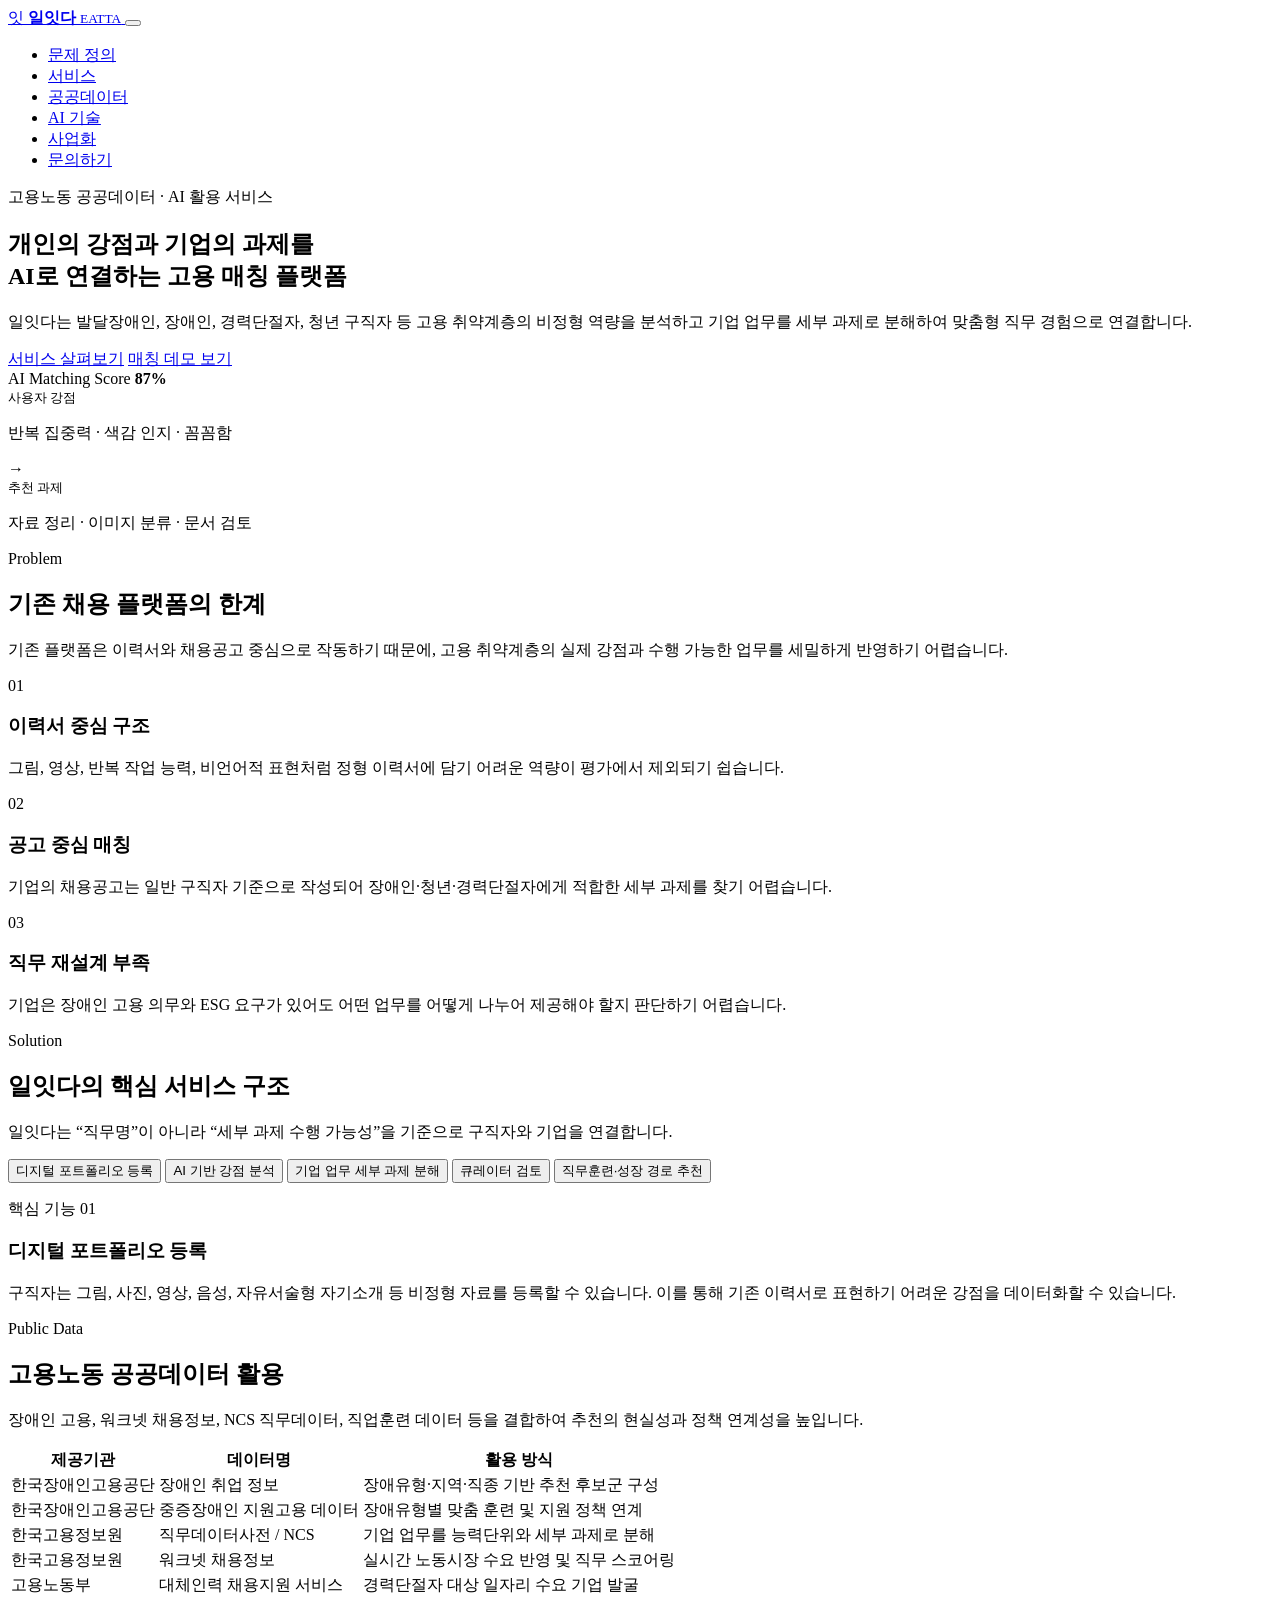
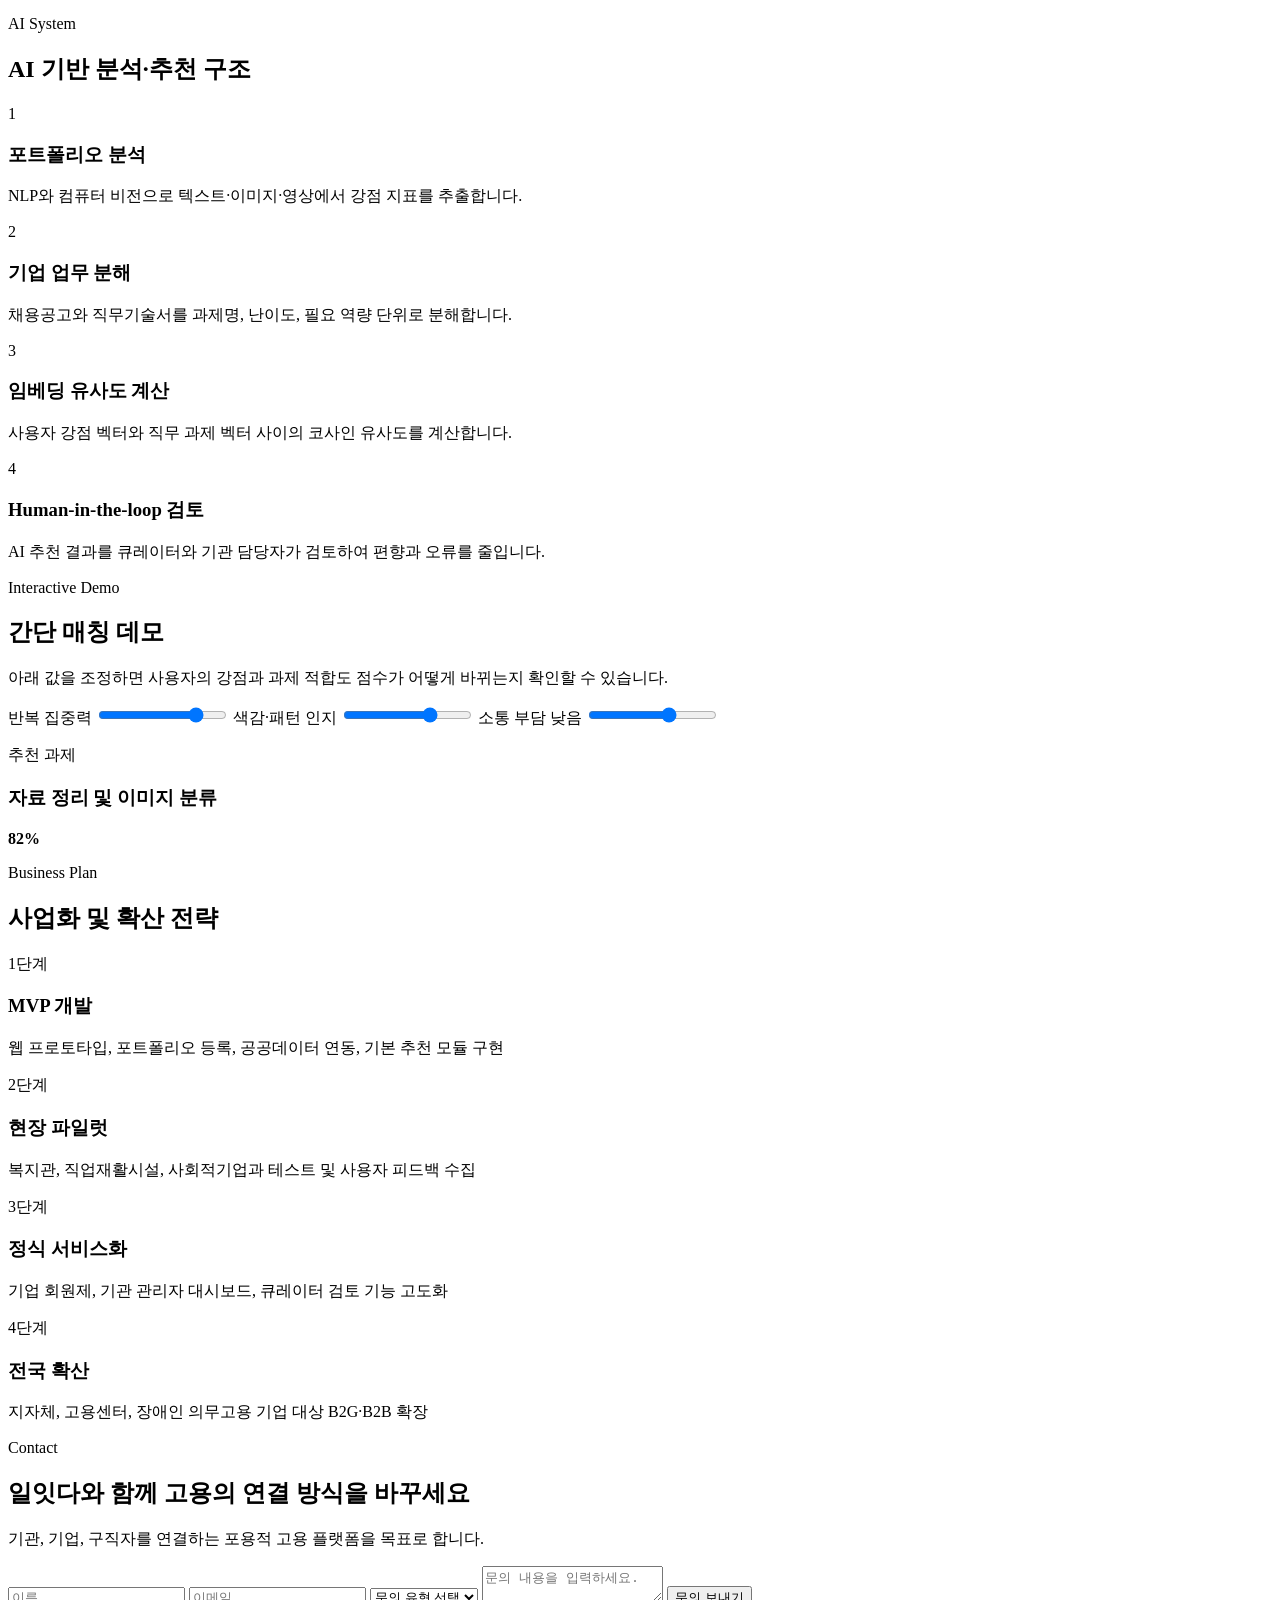
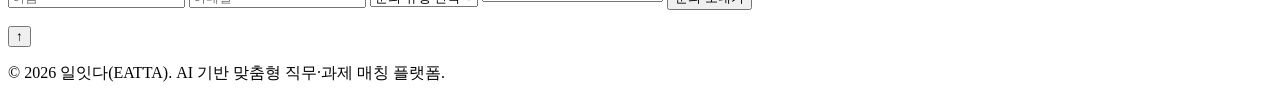
==== index.html @ 2aa7e268 "Setting" ====
<!DOCTYPE html>
<html lang="ko">
<head>
  <meta charset="UTF-8" />
  <meta name="viewport" content="width=device-width, initial-scale=1.0" />
  <title>일잇다(EATTA) | AI 기반 맞춤형 직무·과제 매칭 플랫폼</title>
  <link rel="stylesheet" href="styles.css" />
</head>
<body>
  <div class="progress-bar" id="progressBar"></div>

  <header class="site-header" id="top">
    <nav class="navbar">
      <a href="#top" class="logo">
        <span class="logo-mark">잇</span>
        <span>
          <strong>일잇다</strong>
          <small>EATTA</small>
        </span>
      </a>

      <button class="menu-toggle" id="menuToggle" aria-label="메뉴 열기">
        <span></span>
        <span></span>
        <span></span>
      </button>

      <ul class="nav-links" id="navLinks">
        <li><a href="#problem">문제 정의</a></li>
        <li><a href="#solution">서비스</a></li>
        <li><a href="#data">공공데이터</a></li>
        <li><a href="#ai">AI 기술</a></li>
        <li><a href="#business">사업화</a></li>
        <li><a href="#contact" class="nav-cta">문의하기</a></li>
      </ul>
    </nav>

    <section class="hero">
      <div class="hero-content">
        <p class="eyebrow">고용노동 공공데이터 · AI 활용 서비스</p>
        <h1>
          개인의 강점과 기업의 과제를<br />
          AI로 연결하는 고용 매칭 플랫폼
        </h1>
        <p class="hero-desc">
          일잇다는 발달장애인, 장애인, 경력단절자, 청년 구직자 등
          고용 취약계층의 비정형 역량을 분석하고 기업 업무를 세부 과제로
          분해하여 맞춤형 직무 경험으로 연결합니다.
        </p>

        <div class="hero-buttons">
          <a href="#solution" class="btn primary">서비스 살펴보기</a>
          <a href="#demo" class="btn secondary">매칭 데모 보기</a>
        </div>
      </div>

      <div class="hero-card">
        <div class="card-top">
          <span>AI Matching Score</span>
          <strong id="heroScore">87%</strong>
        </div>

        <div class="match-box">
          <div>
            <small>사용자 강점</small>
            <p>반복 집중력 · 색감 인지 · 꼼꼼함</p>
          </div>
          <div class="arrow">→</div>
          <div>
            <small>추천 과제</small>
            <p>자료 정리 · 이미지 분류 · 문서 검토</p>
          </div>
        </div>

        <div class="mini-chart">
          <span style="height: 52%"></span>
          <span style="height: 74%"></span>
          <span style="height: 88%"></span>
          <span style="height: 63%"></span>
          <span style="height: 91%"></span>
        </div>
      </div>
    </section>
  </header>

  <main>
    <section class="section" id="problem">
      <div class="section-title">
        <p class="eyebrow">Problem</p>
        <h2>기존 채용 플랫폼의 한계</h2>
        <p>
          기존 플랫폼은 이력서와 채용공고 중심으로 작동하기 때문에,
          고용 취약계층의 실제 강점과 수행 가능한 업무를 세밀하게 반영하기 어렵습니다.
        </p>
      </div>

      <div class="grid-3">
        <article class="info-card">
          <span class="number">01</span>
          <h3>이력서 중심 구조</h3>
          <p>
            그림, 영상, 반복 작업 능력, 비언어적 표현처럼 정형 이력서에 담기 어려운
            역량이 평가에서 제외되기 쉽습니다.
          </p>
        </article>

        <article class="info-card">
          <span class="number">02</span>
          <h3>공고 중심 매칭</h3>
          <p>
            기업의 채용공고는 일반 구직자 기준으로 작성되어 장애인·청년·경력단절자에게
            적합한 세부 과제를 찾기 어렵습니다.
          </p>
        </article>

        <article class="info-card">
          <span class="number">03</span>
          <h3>직무 재설계 부족</h3>
          <p>
            기업은 장애인 고용 의무와 ESG 요구가 있어도 어떤 업무를 어떻게 나누어
            제공해야 할지 판단하기 어렵습니다.
          </p>
        </article>
      </div>
    </section>

    <section class="section dark-section" id="solution">
      <div class="section-title light">
        <p class="eyebrow">Solution</p>
        <h2>일잇다의 핵심 서비스 구조</h2>
        <p>
          일잇다는 “직무명”이 아니라 “세부 과제 수행 가능성”을 기준으로
          구직자와 기업을 연결합니다.
        </p>
      </div>

      <div class="feature-layout">
        <div class="feature-list">
          <button class="feature-item active" data-feature="portfolio">
            디지털 포트폴리오 등록
          </button>
          <button class="feature-item" data-feature="analysis">
            AI 기반 강점 분석
          </button>
          <button class="feature-item" data-feature="task">
            기업 업무 세부 과제 분해
          </button>
          <button class="feature-item" data-feature="curator">
            큐레이터 검토
          </button>
          <button class="feature-item" data-feature="growth">
            직무훈련·성장 경로 추천
          </button>
        </div>

        <article class="feature-panel" id="featurePanel">
          <p class="panel-label">핵심 기능 01</p>
          <h3>디지털 포트폴리오 등록</h3>
          <p>
            구직자는 그림, 사진, 영상, 음성, 자유서술형 자기소개 등 비정형 자료를
            등록할 수 있습니다. 이를 통해 기존 이력서로 표현하기 어려운 강점을
            데이터화할 수 있습니다.
          </p>
        </article>
      </div>
    </section>

    <section class="section" id="data">
      <div class="section-title">
        <p class="eyebrow">Public Data</p>
        <h2>고용노동 공공데이터 활용</h2>
        <p>
          장애인 고용, 워크넷 채용정보, NCS 직무데이터, 직업훈련 데이터 등을 결합하여
          추천의 현실성과 정책 연계성을 높입니다.
        </p>
      </div>

      <div class="table-wrap">
        <table>
          <thead>
            <tr>
              <th>제공기관</th>
              <th>데이터명</th>
              <th>활용 방식</th>
            </tr>
          </thead>
          <tbody>
            <tr>
              <td>한국장애인고용공단</td>
              <td>장애인 취업 정보</td>
              <td>장애유형·지역·직종 기반 추천 후보군 구성</td>
            </tr>
            <tr>
              <td>한국장애인고용공단</td>
              <td>중증장애인 지원고용 데이터</td>
              <td>장애유형별 맞춤 훈련 및 지원 정책 연계</td>
            </tr>
            <tr>
              <td>한국고용정보원</td>
              <td>직무데이터사전 / NCS</td>
              <td>기업 업무를 능력단위와 세부 과제로 분해</td>
            </tr>
            <tr>
              <td>한국고용정보원</td>
              <td>워크넷 채용정보</td>
              <td>실시간 노동시장 수요 반영 및 직무 스코어링</td>
            </tr>
            <tr>
              <td>고용노동부</td>
              <td>대체인력 채용지원 서비스</td>
              <td>경력단절자 대상 일자리 수요 기업 발굴</td>
            </tr>
          </tbody>
        </table>
      </div>
    </section>

    <section class="section" id="ai">
      <div class="section-title">
        <p class="eyebrow">AI System</p>
        <h2>AI 기반 분석·추천 구조</h2>
      </div>

      <div class="timeline">
        <div class="timeline-item">
          <span>1</span>
          <div>
            <h3>포트폴리오 분석</h3>
            <p>NLP와 컴퓨터 비전으로 텍스트·이미지·영상에서 강점 지표를 추출합니다.</p>
          </div>
        </div>

        <div class="timeline-item">
          <span>2</span>
          <div>
            <h3>기업 업무 분해</h3>
            <p>채용공고와 직무기술서를 과제명, 난이도, 필요 역량 단위로 분해합니다.</p>
          </div>
        </div>

        <div class="timeline-item">
          <span>3</span>
          <div>
            <h3>임베딩 유사도 계산</h3>
            <p>사용자 강점 벡터와 직무 과제 벡터 사이의 코사인 유사도를 계산합니다.</p>
          </div>
        </div>

        <div class="timeline-item">
          <span>4</span>
          <div>
            <h3>Human-in-the-loop 검토</h3>
            <p>AI 추천 결과를 큐레이터와 기관 담당자가 검토하여 편향과 오류를 줄입니다.</p>
          </div>
        </div>
      </div>
    </section>

    <section class="section demo-section" id="demo">
      <div class="section-title">
        <p class="eyebrow">Interactive Demo</p>
        <h2>간단 매칭 데모</h2>
        <p>
          아래 값을 조정하면 사용자의 강점과 과제 적합도 점수가 어떻게 바뀌는지 확인할 수 있습니다.
        </p>
      </div>

      <div class="demo-card">
        <label>
          반복 집중력
          <input type="range" min="0" max="100" value="80" id="focusRange" />
        </label>

        <label>
          색감·패턴 인지
          <input type="range" min="0" max="100" value="70" id="visualRange" />
        </label>

        <label>
          소통 부담 낮음
          <input type="range" min="0" max="100" value="65" id="communicationRange" />
        </label>

        <div class="score-result">
          <p>추천 과제</p>
          <h3 id="recommendedTask">자료 정리 및 이미지 분류</h3>
          <strong id="matchScore">82%</strong>
        </div>
      </div>
    </section>

    <section class="section" id="business">
      <div class="section-title">
        <p class="eyebrow">Business Plan</p>
        <h2>사업화 및 확산 전략</h2>
      </div>

      <div class="grid-4">
        <article class="step-card">
          <span>1단계</span>
          <h3>MVP 개발</h3>
          <p>웹 프로토타입, 포트폴리오 등록, 공공데이터 연동, 기본 추천 모듈 구현</p>
        </article>

        <article class="step-card">
          <span>2단계</span>
          <h3>현장 파일럿</h3>
          <p>복지관, 직업재활시설, 사회적기업과 테스트 및 사용자 피드백 수집</p>
        </article>

        <article class="step-card">
          <span>3단계</span>
          <h3>정식 서비스화</h3>
          <p>기업 회원제, 기관 관리자 대시보드, 큐레이터 검토 기능 고도화</p>
        </article>

        <article class="step-card">
          <span>4단계</span>
          <h3>전국 확산</h3>
          <p>지자체, 고용센터, 장애인 의무고용 기업 대상 B2G·B2B 확장</p>
        </article>
      </div>
    </section>

    <section class="section contact-section" id="contact">
      <div class="contact-card">
        <div>
          <p class="eyebrow">Contact</p>
          <h2>일잇다와 함께 고용의 연결 방식을 바꾸세요</h2>
          <p>
            기관, 기업, 구직자를 연결하는 포용적 고용 플랫폼을 목표로 합니다.
          </p>
        </div>

        <form class="contact-form" id="contactForm">
          <input type="text" id="name" placeholder="이름" required />
          <input type="email" id="email" placeholder="이메일" required />
          <select id="type" required>
            <option value="">문의 유형 선택</option>
            <option>기관 협력</option>
            <option>기업 제휴</option>
            <option>서비스 이용</option>
            <option>기타 문의</option>
          </select>
          <textarea id="message" placeholder="문의 내용을 입력하세요." required></textarea>
          <button type="submit" class="btn primary">문의 보내기</button>
          <p class="form-message" id="formMessage"></p>
        </form>
      </div>
    </section>
  </main>

  <button class="top-button" id="topButton" aria-label="맨 위로 이동">↑</button>

  <footer class="footer">
    <p>© 2026 일잇다(EATTA). AI 기반 맞춤형 직무·과제 매칭 플랫폼.</p>
  </footer>

  <script src="scripts.js"></script>
</body>
</html>
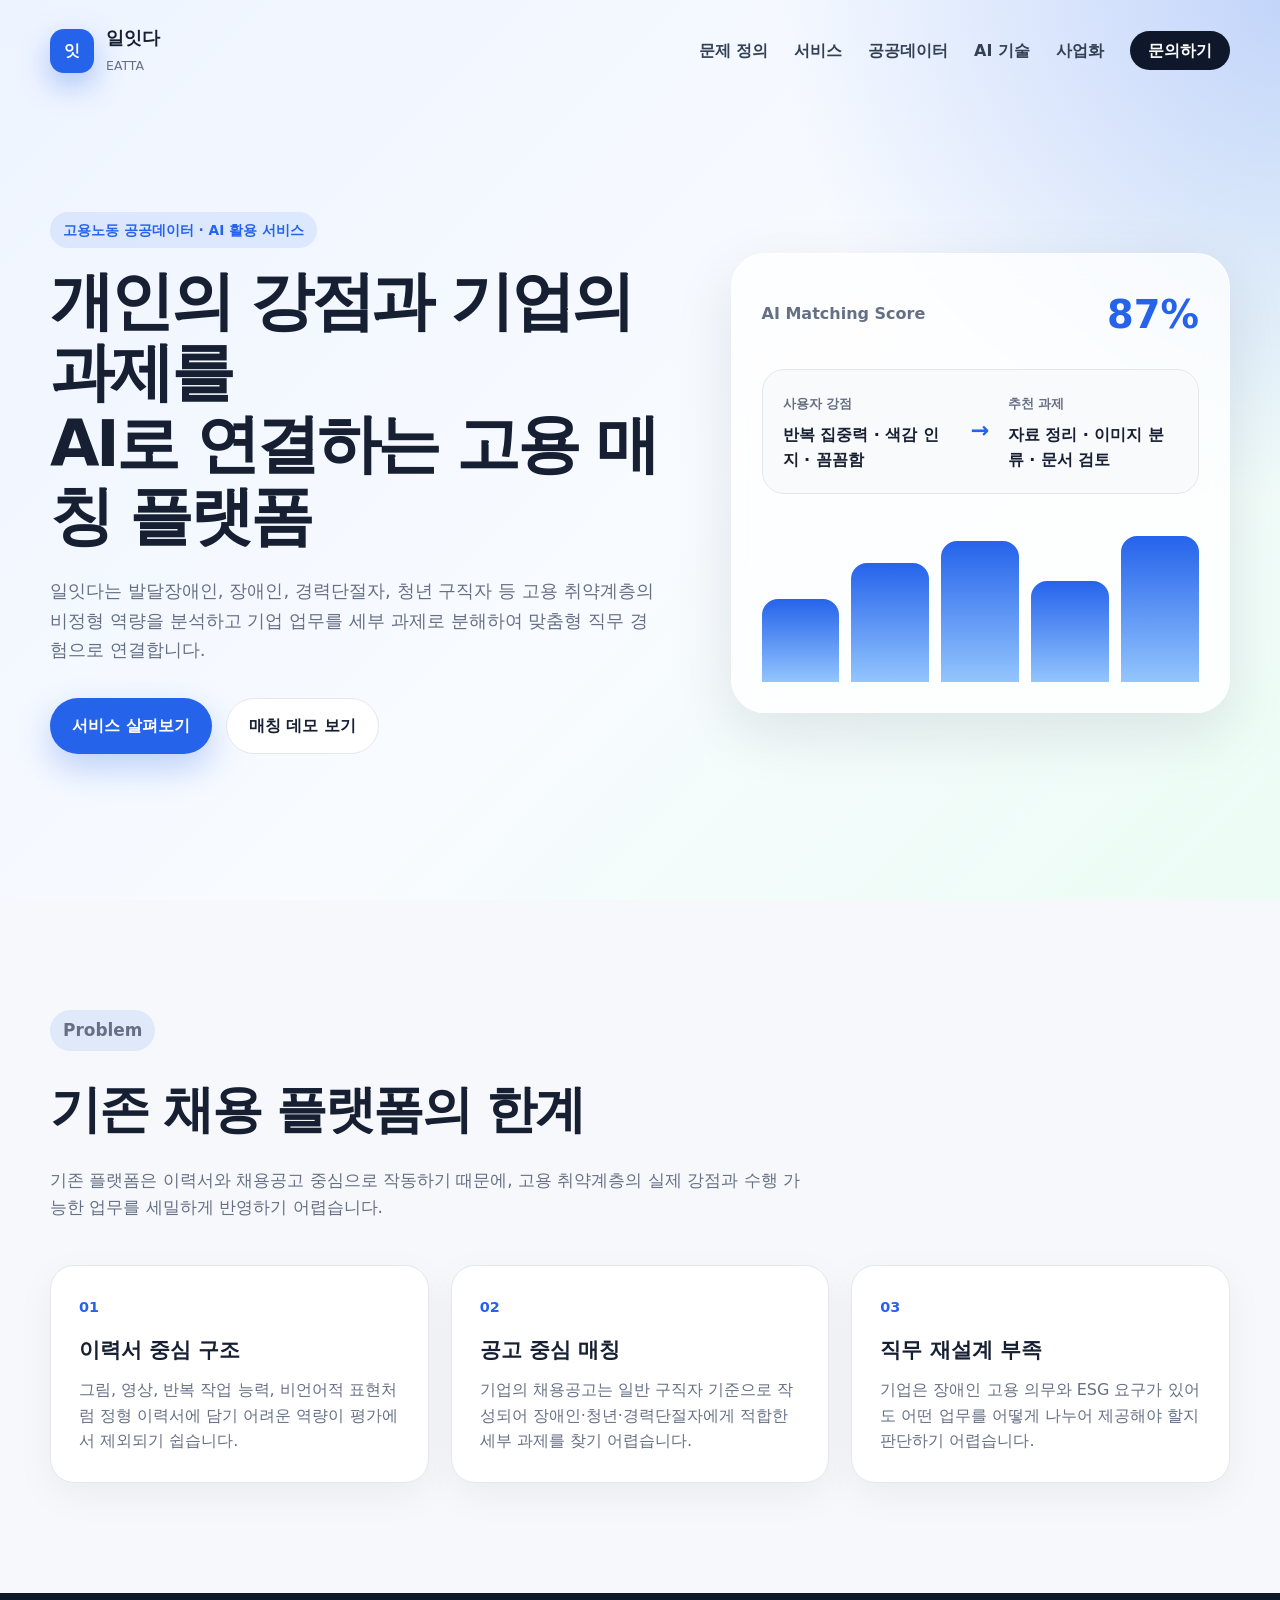
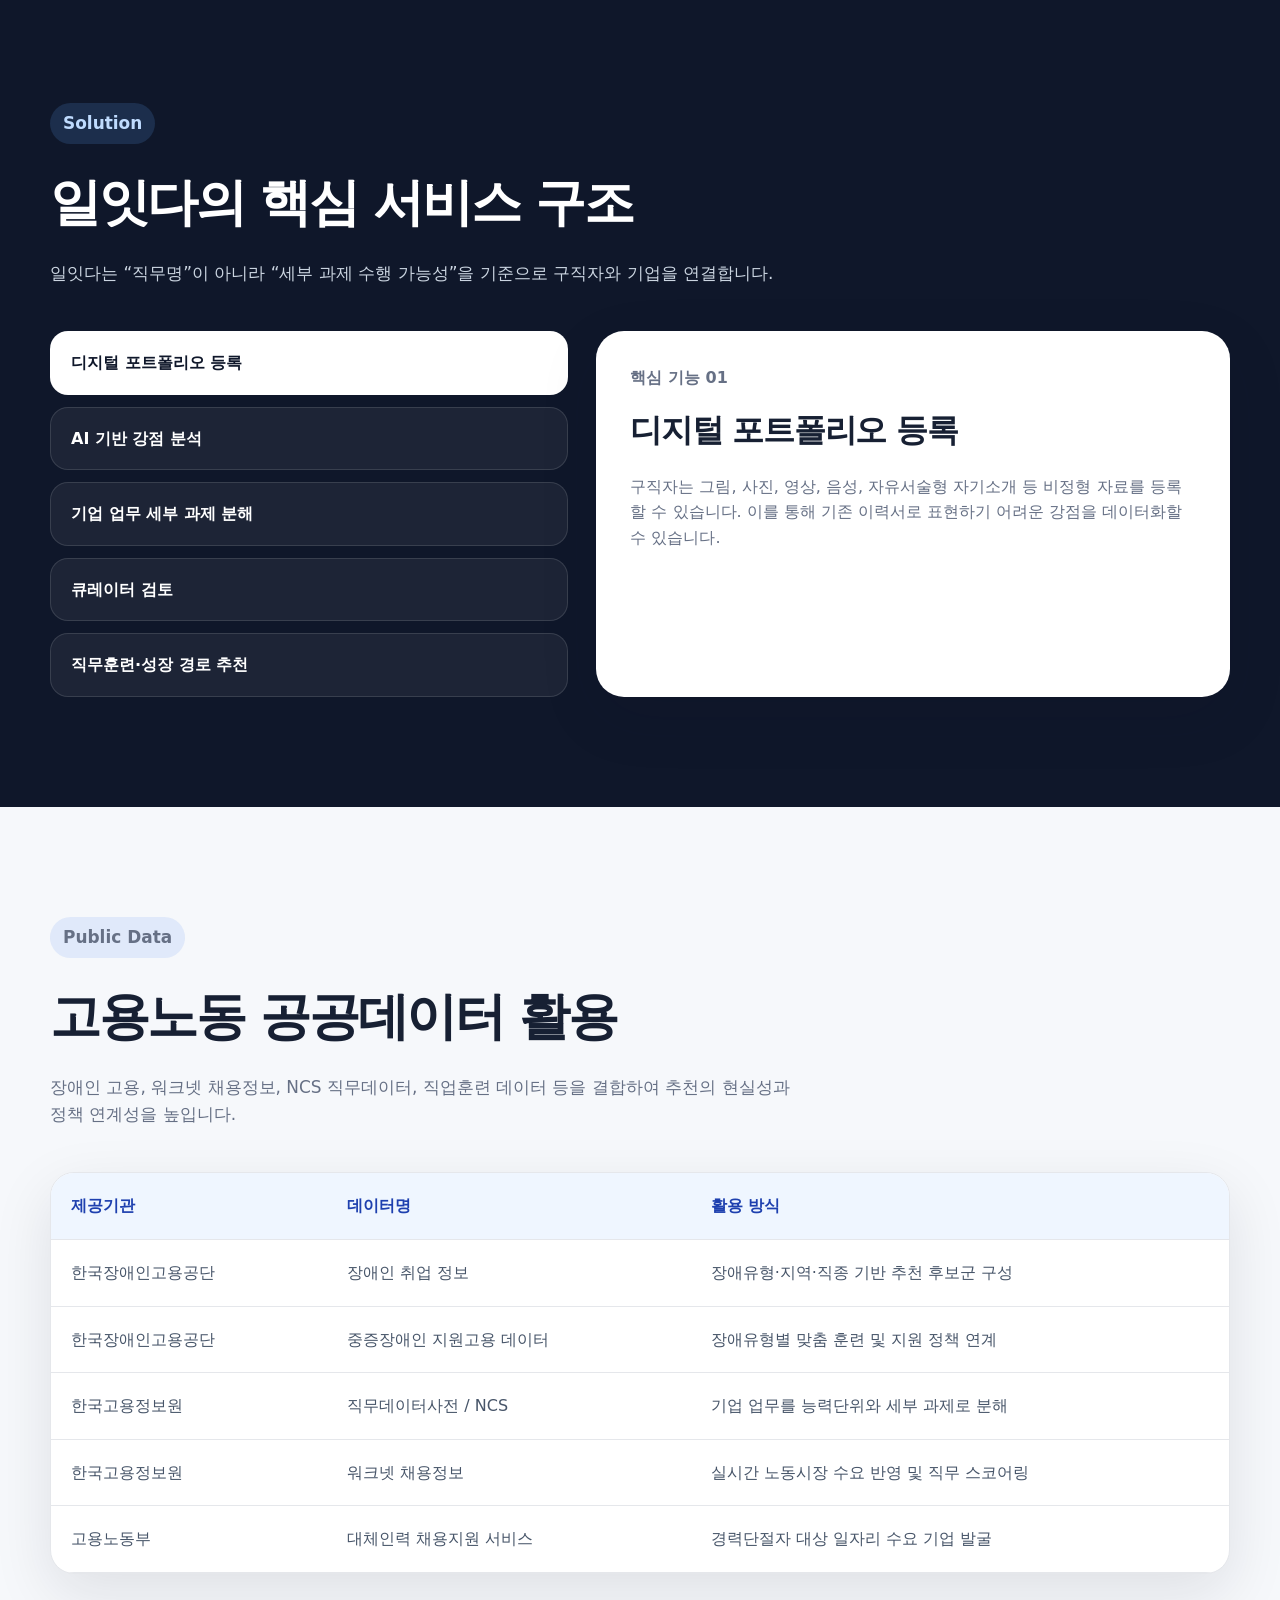
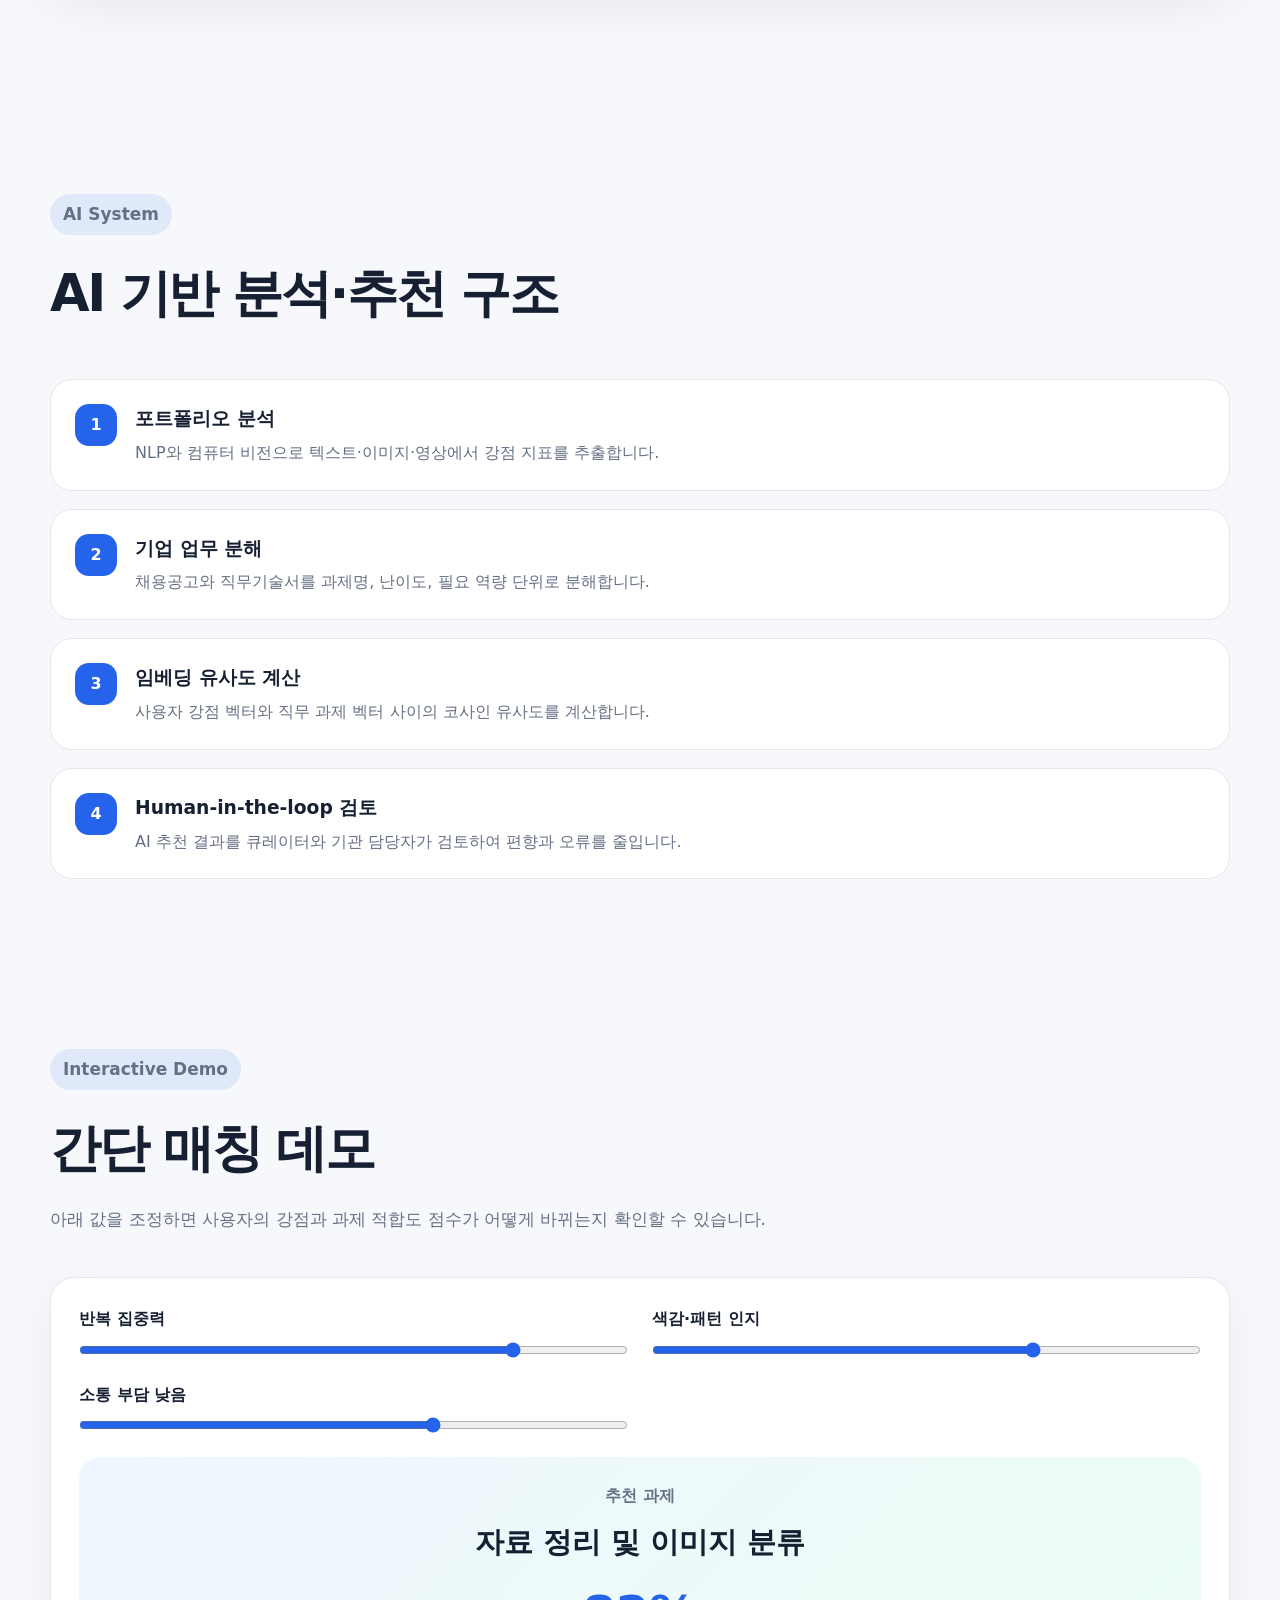
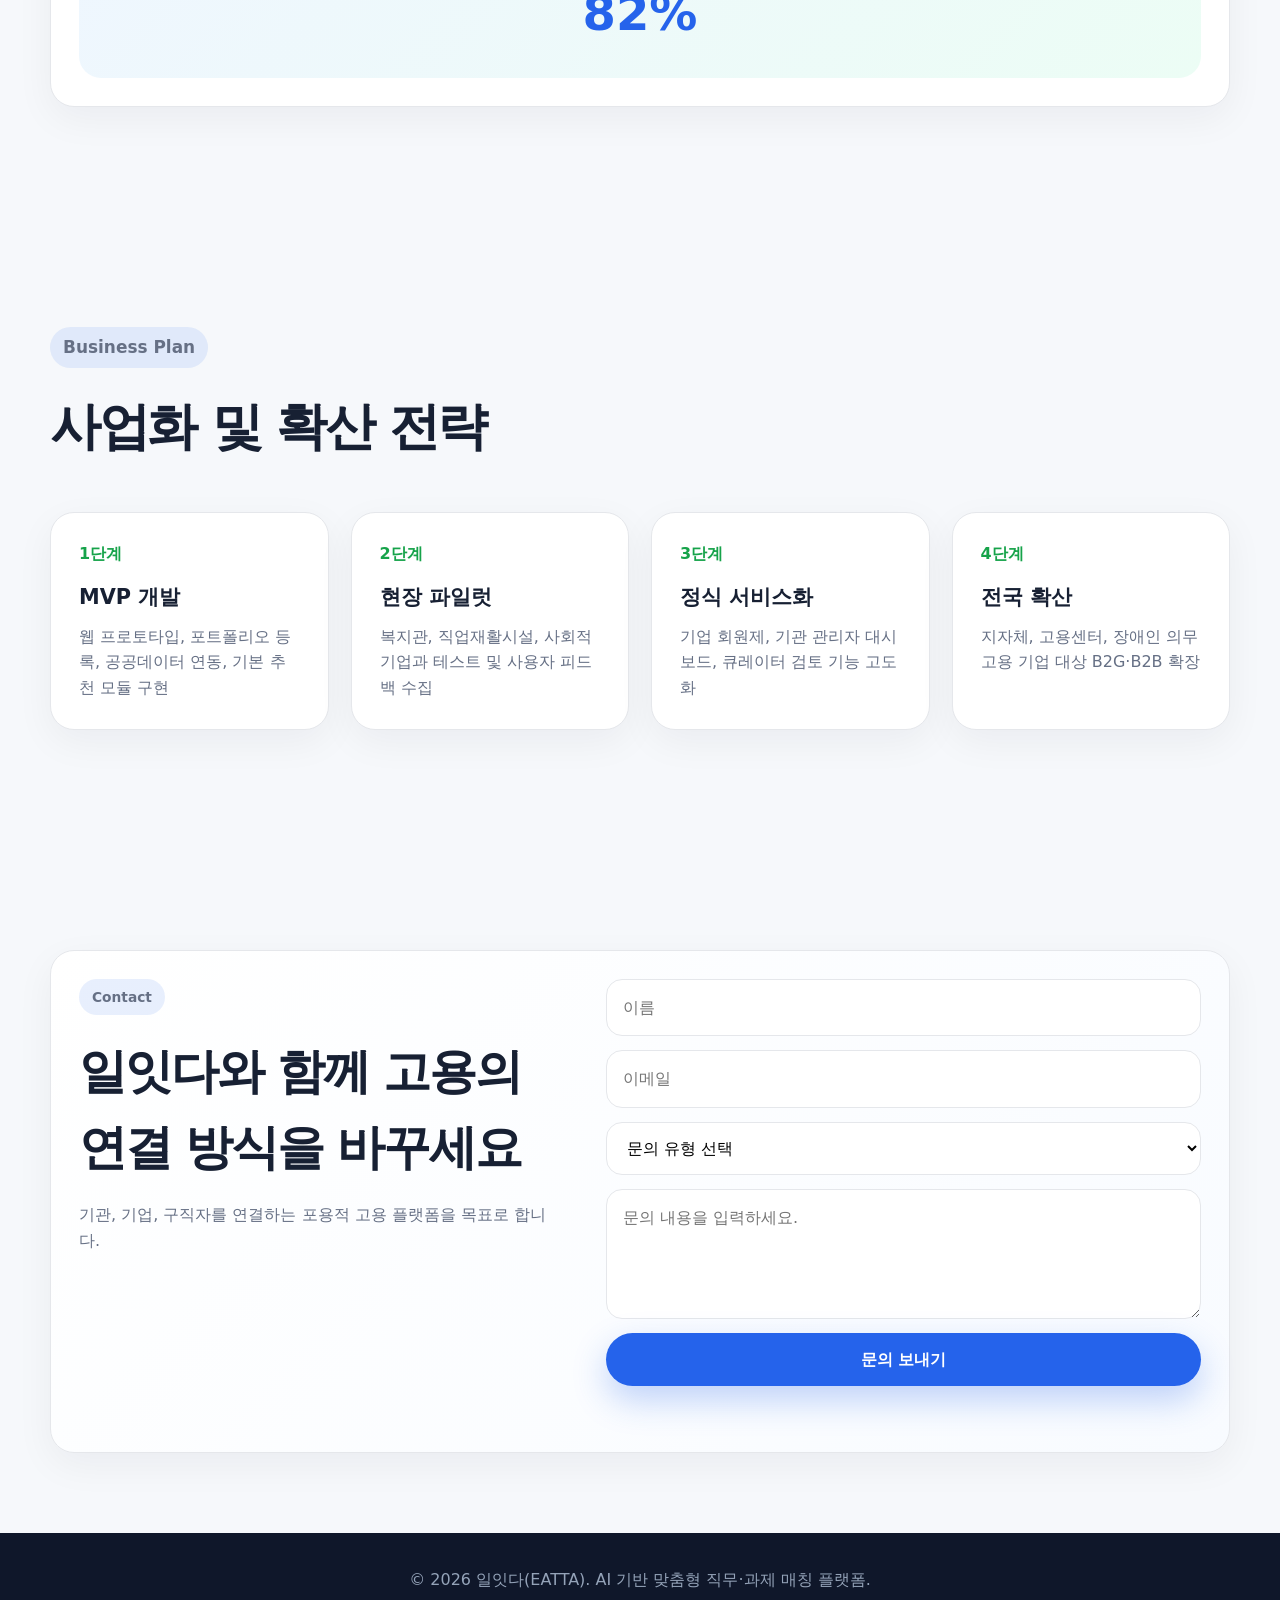
==== commit 09104d60: "setting" ====
--- a/index.html
+++ b/index.html
@@ -3,7 +3,7 @@
 <head>
   <meta charset="UTF-8" />
   <meta name="viewport" content="width=device-width, initial-scale=1.0" />
-  <title>일잇다(EATTA) | AI 기반 맞춤형 직무·과제 매칭 플랫폼</title>
+  <title>일잇다(EATTA) || AI 기반 맞춤형 직무·과제 매칭 플랫폼</title>
   <link rel="stylesheet" href="styles.css" />
 </head>
 <body>
--- a/styles.css
+++ b/styles.css
@@ -0,0 +1,707 @@
+:root {
+  --bg: #f6f8fb;
+  --white: #ffffff;
+  --text: #172033;
+  --muted: #667085;
+  --primary: #2563eb;
+  --primary-dark: #1e40af;
+  --secondary: #16a34a;
+  --dark: #0f172a;
+  --line: #e5e7eb;
+  --card: #ffffff;
+  --shadow: 0 20px 60px rgba(15, 23, 42, 0.1);
+  --radius: 24px;
+}
+
+* {
+  margin: 0;
+  padding: 0;
+  box-sizing: border-box;
+}
+
+html {
+  scroll-behavior: smooth;
+}
+
+body {
+  font-family: "Pretendard", "Noto Sans KR", system-ui, -apple-system, BlinkMacSystemFont, sans-serif;
+  background: var(--bg);
+  color: var(--text);
+  line-height: 1.6;
+}
+
+a {
+  text-decoration: none;
+  color: inherit;
+}
+
+button,
+input,
+select,
+textarea {
+  font: inherit;
+}
+
+.progress-bar {
+  position: fixed;
+  top: 0;
+  left: 0;
+  height: 4px;
+  width: 0%;
+  background: linear-gradient(90deg, var(--primary), var(--secondary));
+  z-index: 9999;
+}
+
+.site-header {
+  min-height: 100vh;
+  background:
+    radial-gradient(circle at top right, rgba(37, 99, 235, 0.25), transparent 32%),
+    linear-gradient(135deg, #eef4ff 0%, #f8fbff 55%, #ecfdf5 100%);
+}
+
+.navbar {
+  width: min(1180px, calc(100% - 40px));
+  margin: 0 auto;
+  padding: 24px 0;
+  display: flex;
+  justify-content: space-between;
+  align-items: center;
+}
+
+.logo {
+  display: flex;
+  align-items: center;
+  gap: 12px;
+}
+
+.logo-mark {
+  width: 44px;
+  height: 44px;
+  border-radius: 14px;
+  background: var(--primary);
+  color: white;
+  display: grid;
+  place-items: center;
+  font-weight: 900;
+  box-shadow: 0 12px 30px rgba(37, 99, 235, 0.35);
+}
+
+.logo strong {
+  display: block;
+  font-size: 1.1rem;
+}
+
+.logo small {
+  color: var(--muted);
+  font-size: 0.78rem;
+}
+
+.nav-links {
+  display: flex;
+  align-items: center;
+  gap: 26px;
+  list-style: none;
+  color: #334155;
+  font-weight: 700;
+}
+
+.nav-links a {
+  transition: 0.2s ease;
+}
+
+.nav-links a:hover {
+  color: var(--primary);
+}
+
+.nav-cta {
+  padding: 10px 18px;
+  border-radius: 999px;
+  color: white !important;
+  background: var(--dark);
+}
+
+.menu-toggle {
+  display: none;
+  width: 42px;
+  height: 42px;
+  border: 0;
+  background: white;
+  border-radius: 12px;
+  box-shadow: var(--shadow);
+  cursor: pointer;
+}
+
+.menu-toggle span {
+  display: block;
+  width: 20px;
+  height: 2px;
+  margin: 5px auto;
+  background: var(--text);
+}
+
+.hero {
+  width: min(1180px, calc(100% - 40px));
+  margin: 0 auto;
+  padding: 110px 0 140px;
+  display: grid;
+  grid-template-columns: 1.1fr 0.9fr;
+  gap: 70px;
+  align-items: center;
+}
+
+.eyebrow {
+  display: inline-flex;
+  color: var(--primary);
+  background: rgba(37, 99, 235, 0.1);
+  padding: 7px 13px;
+  border-radius: 999px;
+  font-size: 0.86rem;
+  font-weight: 800;
+  margin-bottom: 18px;
+}
+
+.hero h1 {
+  font-size: clamp(2.5rem, 5vw, 4.6rem);
+  line-height: 1.12;
+  letter-spacing: -0.055em;
+  margin-bottom: 24px;
+}
+
+.hero-desc {
+  font-size: 1.14rem;
+  color: var(--muted);
+  max-width: 670px;
+  margin-bottom: 34px;
+}
+
+.hero-buttons {
+  display: flex;
+  gap: 14px;
+  flex-wrap: wrap;
+}
+
+.btn {
+  display: inline-flex;
+  justify-content: center;
+  align-items: center;
+  padding: 14px 22px;
+  border-radius: 999px;
+  border: 0;
+  cursor: pointer;
+  font-weight: 800;
+  transition: 0.2s ease;
+}
+
+.btn.primary {
+  background: var(--primary);
+  color: white;
+  box-shadow: 0 14px 34px rgba(37, 99, 235, 0.28);
+}
+
+.btn.secondary {
+  background: white;
+  color: var(--text);
+  border: 1px solid var(--line);
+}
+
+.btn:hover {
+  transform: translateY(-2px);
+}
+
+.hero-card {
+  background: rgba(255, 255, 255, 0.78);
+  border: 1px solid rgba(255, 255, 255, 0.9);
+  border-radius: 34px;
+  padding: 30px;
+  box-shadow: var(--shadow);
+  backdrop-filter: blur(16px);
+}
+
+.card-top {
+  display: flex;
+  justify-content: space-between;
+  align-items: center;
+  margin-bottom: 24px;
+}
+
+.card-top span {
+  color: var(--muted);
+  font-weight: 700;
+}
+
+.card-top strong {
+  font-size: 2.4rem;
+  color: var(--primary);
+}
+
+.match-box {
+  display: grid;
+  grid-template-columns: 1fr auto 1fr;
+  gap: 18px;
+  align-items: center;
+  background: #f8fafc;
+  border: 1px solid var(--line);
+  border-radius: 22px;
+  padding: 20px;
+}
+
+.match-box small {
+  color: var(--muted);
+  font-weight: 800;
+}
+
+.match-box p {
+  margin-top: 6px;
+  font-weight: 800;
+}
+
+.arrow {
+  color: var(--primary);
+  font-size: 1.4rem;
+  font-weight: 900;
+}
+
+.mini-chart {
+  margin-top: 28px;
+  height: 160px;
+  display: flex;
+  align-items: end;
+  gap: 12px;
+}
+
+.mini-chart span {
+  flex: 1;
+  border-radius: 16px 16px 0 0;
+  background: linear-gradient(180deg, var(--primary), #93c5fd);
+  animation: grow 1.2s ease both;
+}
+
+@keyframes grow {
+  from {
+    height: 0;
+  }
+}
+
+.section {
+  width: min(1180px, calc(100% - 40px));
+  margin: 0 auto;
+  padding: 110px 0;
+}
+
+.section-title {
+  max-width: 760px;
+  margin-bottom: 44px;
+}
+
+.section-title h2 {
+  font-size: clamp(2rem, 4vw, 3.2rem);
+  letter-spacing: -0.045em;
+  margin-bottom: 16px;
+}
+
+.section-title p {
+  color: var(--muted);
+  font-size: 1.06rem;
+}
+
+.grid-3,
+.grid-4 {
+  display: grid;
+  gap: 22px;
+}
+
+.grid-3 {
+  grid-template-columns: repeat(3, 1fr);
+}
+
+.grid-4 {
+  grid-template-columns: repeat(4, 1fr);
+}
+
+.info-card,
+.step-card,
+.demo-card,
+.contact-card {
+  background: var(--card);
+  border: 1px solid var(--line);
+  border-radius: var(--radius);
+  padding: 28px;
+  box-shadow: 0 12px 38px rgba(15, 23, 42, 0.05);
+}
+
+.info-card .number {
+  color: var(--primary);
+  font-weight: 900;
+  font-size: 0.9rem;
+}
+
+.info-card h3,
+.step-card h3 {
+  margin: 14px 0 10px;
+  font-size: 1.3rem;
+}
+
+.info-card p,
+.step-card p {
+  color: var(--muted);
+}
+
+.dark-section {
+  width: 100%;
+  max-width: none;
+  background: var(--dark);
+  color: white;
+  padding-left: max(20px, calc((100% - 1180px) / 2));
+  padding-right: max(20px, calc((100% - 1180px) / 2));
+}
+
+.section-title.light p {
+  color: #cbd5e1;
+}
+
+.section-title.light .eyebrow {
+  color: #bfdbfe;
+  background: rgba(96, 165, 250, 0.16);
+}
+
+.feature-layout {
+  display: grid;
+  grid-template-columns: 0.45fr 0.55fr;
+  gap: 28px;
+}
+
+.feature-list {
+  display: grid;
+  gap: 12px;
+}
+
+.feature-item {
+  text-align: left;
+  border: 1px solid rgba(255,255,255,0.12);
+  background: rgba(255,255,255,0.06);
+  color: white;
+  padding: 18px 20px;
+  border-radius: 18px;
+  cursor: pointer;
+  transition: 0.2s ease;
+  font-weight: 800;
+}
+
+.feature-item.active,
+.feature-item:hover {
+  background: white;
+  color: var(--dark);
+}
+
+.feature-panel {
+  min-height: 310px;
+  background: white;
+  color: var(--text);
+  border-radius: 28px;
+  padding: 34px;
+  box-shadow: var(--shadow);
+}
+
+.panel-label {
+  color: var(--primary);
+  font-weight: 900;
+  margin-bottom: 14px;
+}
+
+.feature-panel h3 {
+  font-size: 2rem;
+  letter-spacing: -0.04em;
+  margin-bottom: 18px;
+}
+
+.feature-panel p {
+  color: var(--muted);
+}
+
+.table-wrap {
+  background: white;
+  border-radius: var(--radius);
+  border: 1px solid var(--line);
+  overflow: auto;
+  box-shadow: var(--shadow);
+}
+
+table {
+  width: 100%;
+  border-collapse: collapse;
+  min-width: 760px;
+}
+
+th,
+td {
+  padding: 20px;
+  border-bottom: 1px solid var(--line);
+  text-align: left;
+}
+
+th {
+  background: #eff6ff;
+  color: var(--primary-dark);
+  font-weight: 900;
+}
+
+td {
+  color: #475569;
+}
+
+.timeline {
+  display: grid;
+  gap: 18px;
+}
+
+.timeline-item {
+  display: grid;
+  grid-template-columns: auto 1fr;
+  gap: 18px;
+  align-items: start;
+  background: white;
+  border: 1px solid var(--line);
+  border-radius: 22px;
+  padding: 24px;
+}
+
+.timeline-item span {
+  width: 42px;
+  height: 42px;
+  border-radius: 14px;
+  background: var(--primary);
+  color: white;
+  display: grid;
+  place-items: center;
+  font-weight: 900;
+}
+
+.timeline-item h3 {
+  margin-bottom: 6px;
+}
+
+.timeline-item p {
+  color: var(--muted);
+}
+
+.demo-section {
+  padding-top: 60px;
+}
+
+.demo-card {
+  display: grid;
+  grid-template-columns: 1fr 1fr;
+  gap: 24px;
+  align-items: center;
+}
+
+.demo-card label {
+  display: grid;
+  gap: 10px;
+  color: var(--text);
+  font-weight: 800;
+}
+
+input[type="range"] {
+  width: 100%;
+  accent-color: var(--primary);
+}
+
+.score-result {
+  grid-column: 1 / -1;
+  background: linear-gradient(135deg, #eff6ff, #ecfdf5);
+  border-radius: 22px;
+  padding: 26px;
+  text-align: center;
+}
+
+.score-result p {
+  color: var(--muted);
+  font-weight: 800;
+}
+
+.score-result h3 {
+  margin: 10px 0;
+  font-size: 1.8rem;
+}
+
+.score-result strong {
+  font-size: 3rem;
+  color: var(--primary);
+}
+
+.step-card span {
+  color: var(--secondary);
+  font-weight: 900;
+}
+
+.contact-section {
+  padding-bottom: 80px;
+}
+
+.contact-card {
+  display: grid;
+  grid-template-columns: 0.9fr 1.1fr;
+  gap: 40px;
+  align-items: start;
+  background: linear-gradient(135deg, #ffffff, #f8fbff);
+}
+
+.contact-card h2 {
+  font-size: clamp(2rem, 4vw, 3rem);
+  letter-spacing: -0.045em;
+  margin-bottom: 16px;
+}
+
+.contact-card p {
+  color: var(--muted);
+}
+
+.contact-form {
+  display: grid;
+  gap: 14px;
+}
+
+.contact-form input,
+.contact-form select,
+.contact-form textarea {
+  width: 100%;
+  border: 1px solid var(--line);
+  border-radius: 16px;
+  padding: 15px 16px;
+  background: white;
+  outline: none;
+}
+
+.contact-form input:focus,
+.contact-form select:focus,
+.contact-form textarea:focus {
+  border-color: var(--primary);
+  box-shadow: 0 0 0 4px rgba(37, 99, 235, 0.1);
+}
+
+.contact-form textarea {
+  min-height: 130px;
+  resize: vertical;
+}
+
+.form-message {
+  min-height: 24px;
+  font-weight: 800;
+}
+
+.footer {
+  padding: 34px 20px;
+  text-align: center;
+  color: #94a3b8;
+  background: var(--dark);
+}
+
+.top-button {
+  position: fixed;
+  right: 24px;
+  bottom: 24px;
+  width: 48px;
+  height: 48px;
+  border: 0;
+  border-radius: 16px;
+  background: var(--primary);
+  color: white;
+  font-size: 1.2rem;
+  font-weight: 900;
+  box-shadow: var(--shadow);
+  cursor: pointer;
+  opacity: 0;
+  pointer-events: none;
+  transform: translateY(10px);
+  transition: 0.2s ease;
+}
+
+.top-button.visible {
+  opacity: 1;
+  pointer-events: auto;
+  transform: translateY(0);
+}
+
+@media (max-width: 900px) {
+  .menu-toggle {
+    display: block;
+  }
+
+  .nav-links {
+    position: absolute;
+    top: 82px;
+    left: 20px;
+    right: 20px;
+    display: none;
+    flex-direction: column;
+    align-items: stretch;
+    gap: 0;
+    background: white;
+    border: 1px solid var(--line);
+    border-radius: 20px;
+    box-shadow: var(--shadow);
+    padding: 12px;
+    z-index: 100;
+  }
+
+  .nav-links.active {
+    display: flex;
+  }
+
+  .nav-links a {
+    display: block;
+    padding: 14px;
+    border-radius: 12px;
+  }
+
+  .nav-links a:hover {
+    background: #f1f5f9;
+  }
+
+  .hero {
+    grid-template-columns: 1fr;
+    padding: 70px 0 90px;
+  }
+
+  .grid-3,
+  .grid-4,
+  .feature-layout,
+  .demo-card,
+  .contact-card {
+    grid-template-columns: 1fr;
+  }
+
+  .section {
+    padding: 80px 0;
+  }
+}
+
+@media (max-width: 560px) {
+  .navbar,
+  .hero,
+  .section {
+    width: min(100% - 28px, 1180px);
+  }
+
+  .hero h1 {
+    font-size: 2.35rem;
+  }
+
+  .match-box {
+    grid-template-columns: 1fr;
+  }
+
+  .arrow {
+    transform: rotate(90deg);
+    text-align: center;
+  }
+
+  .hero-buttons {
+    flex-direction: column;
+  }
+
+  .btn {
+    width: 100%;
+  }
+}
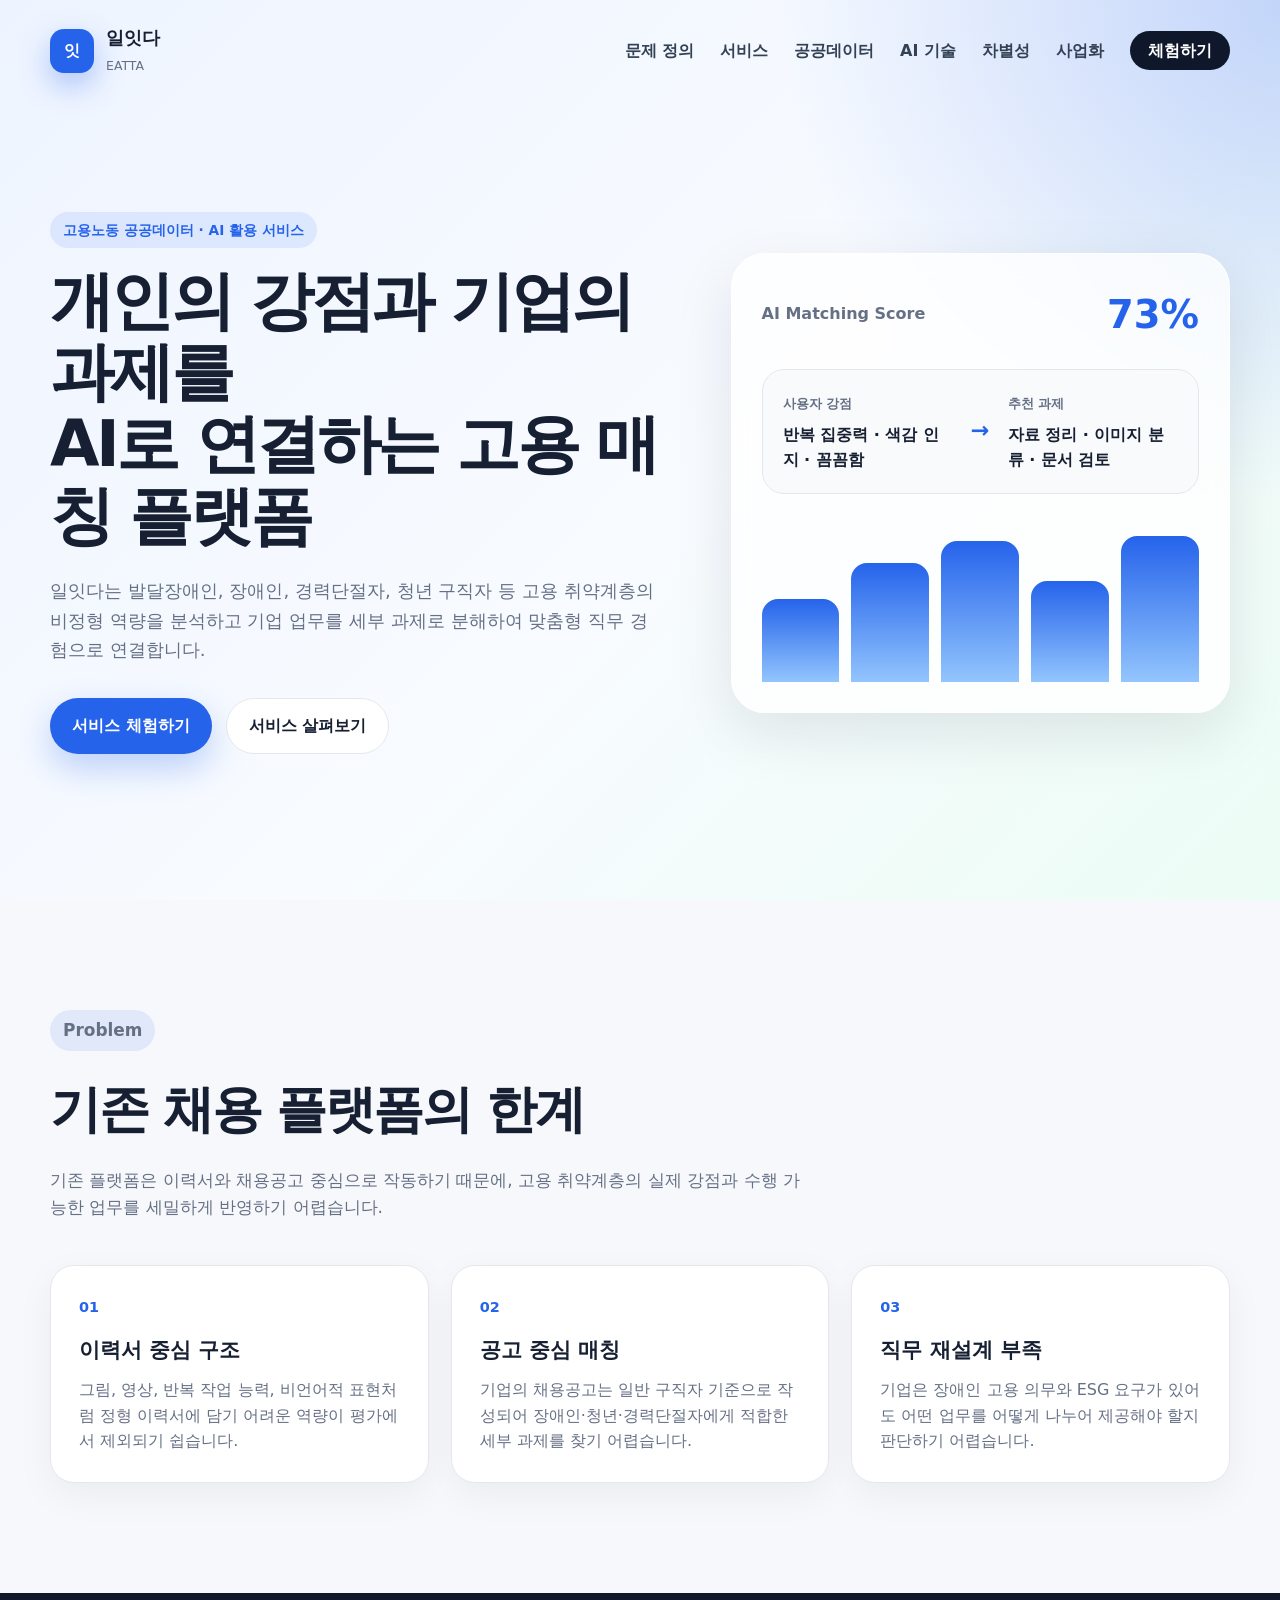
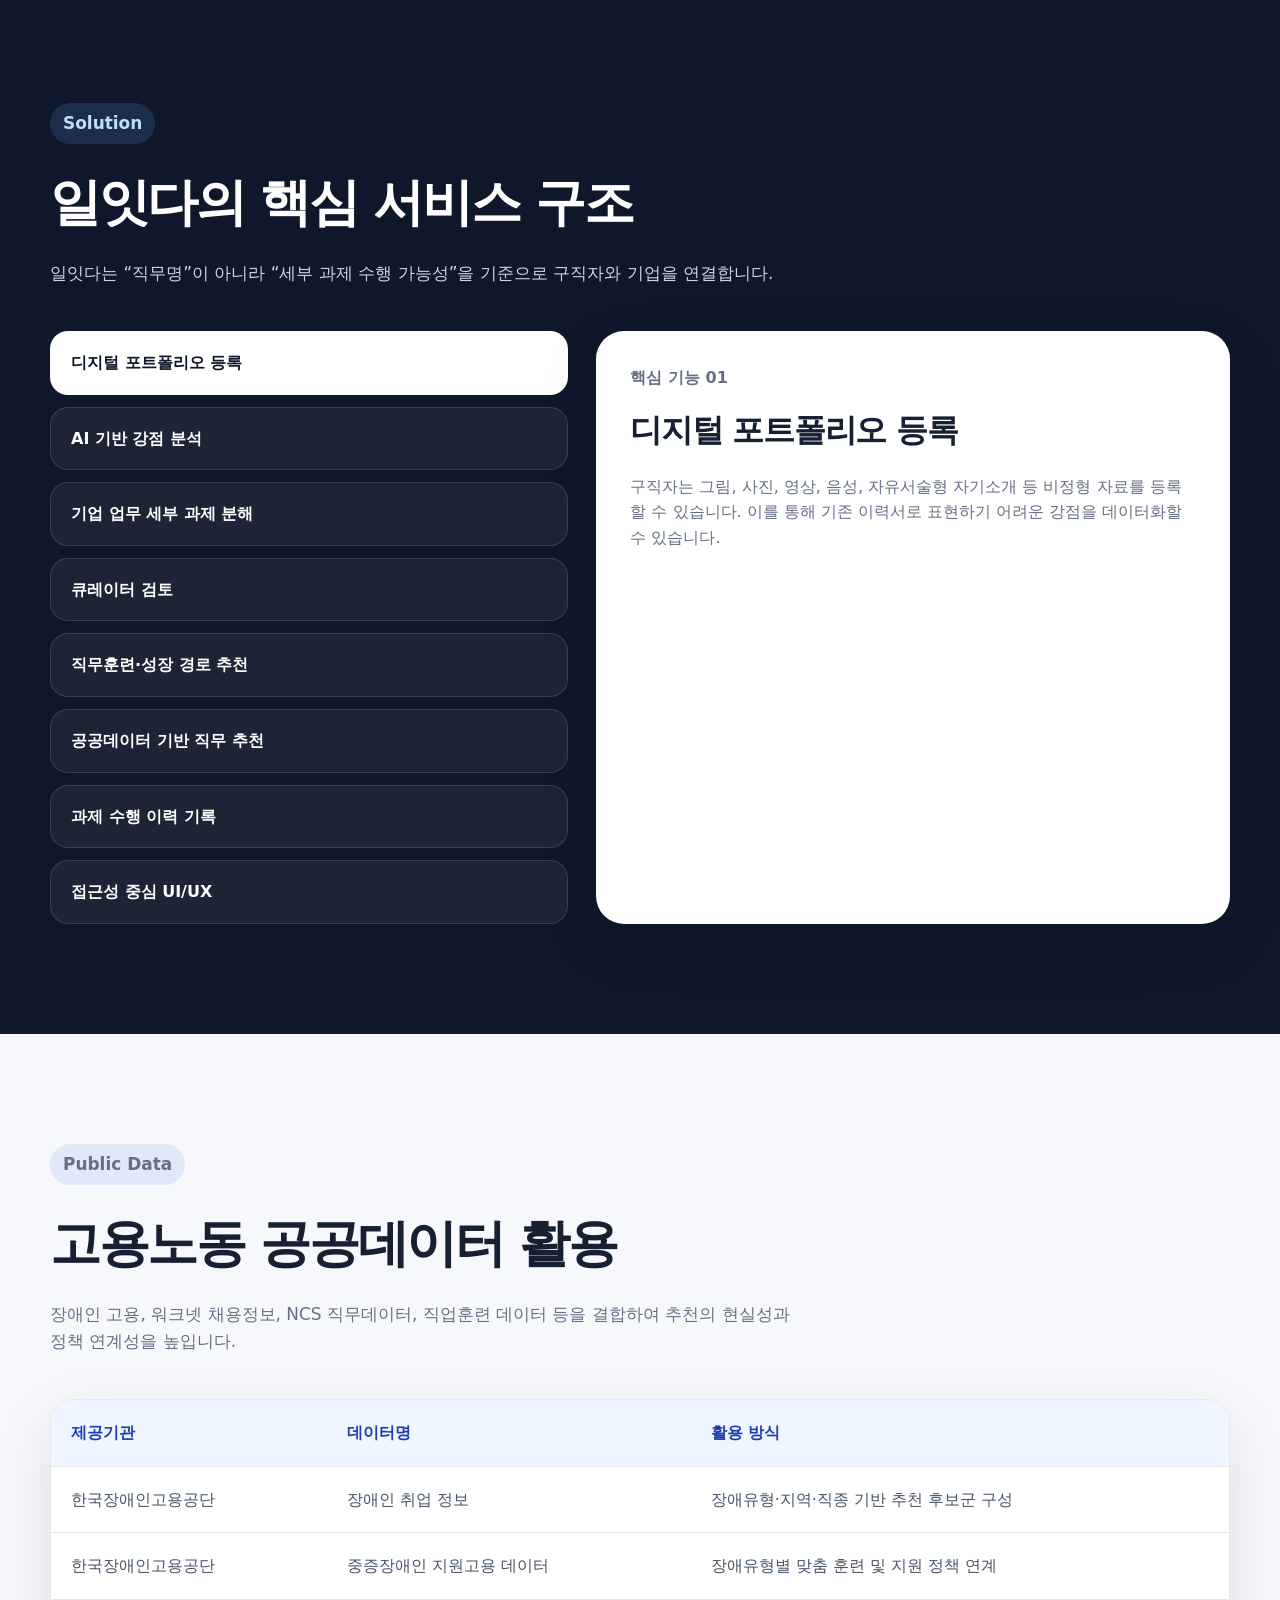
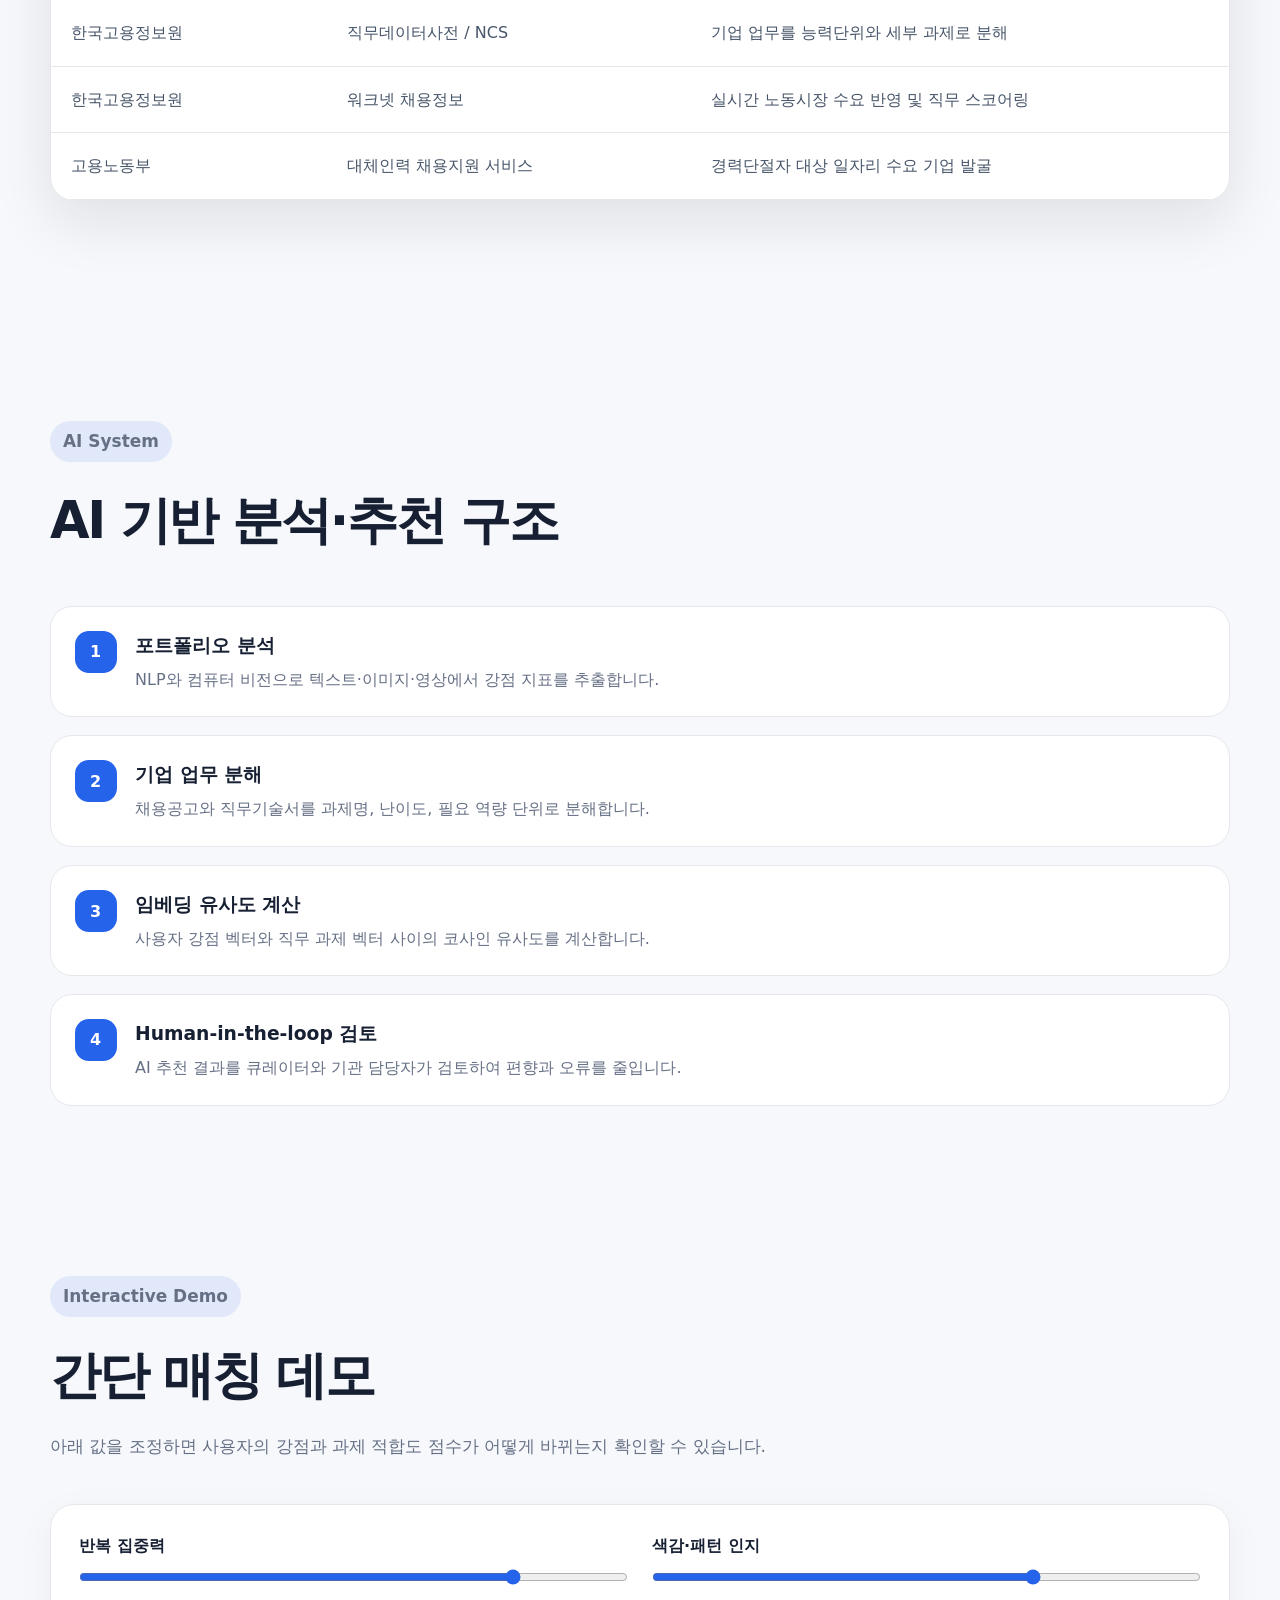
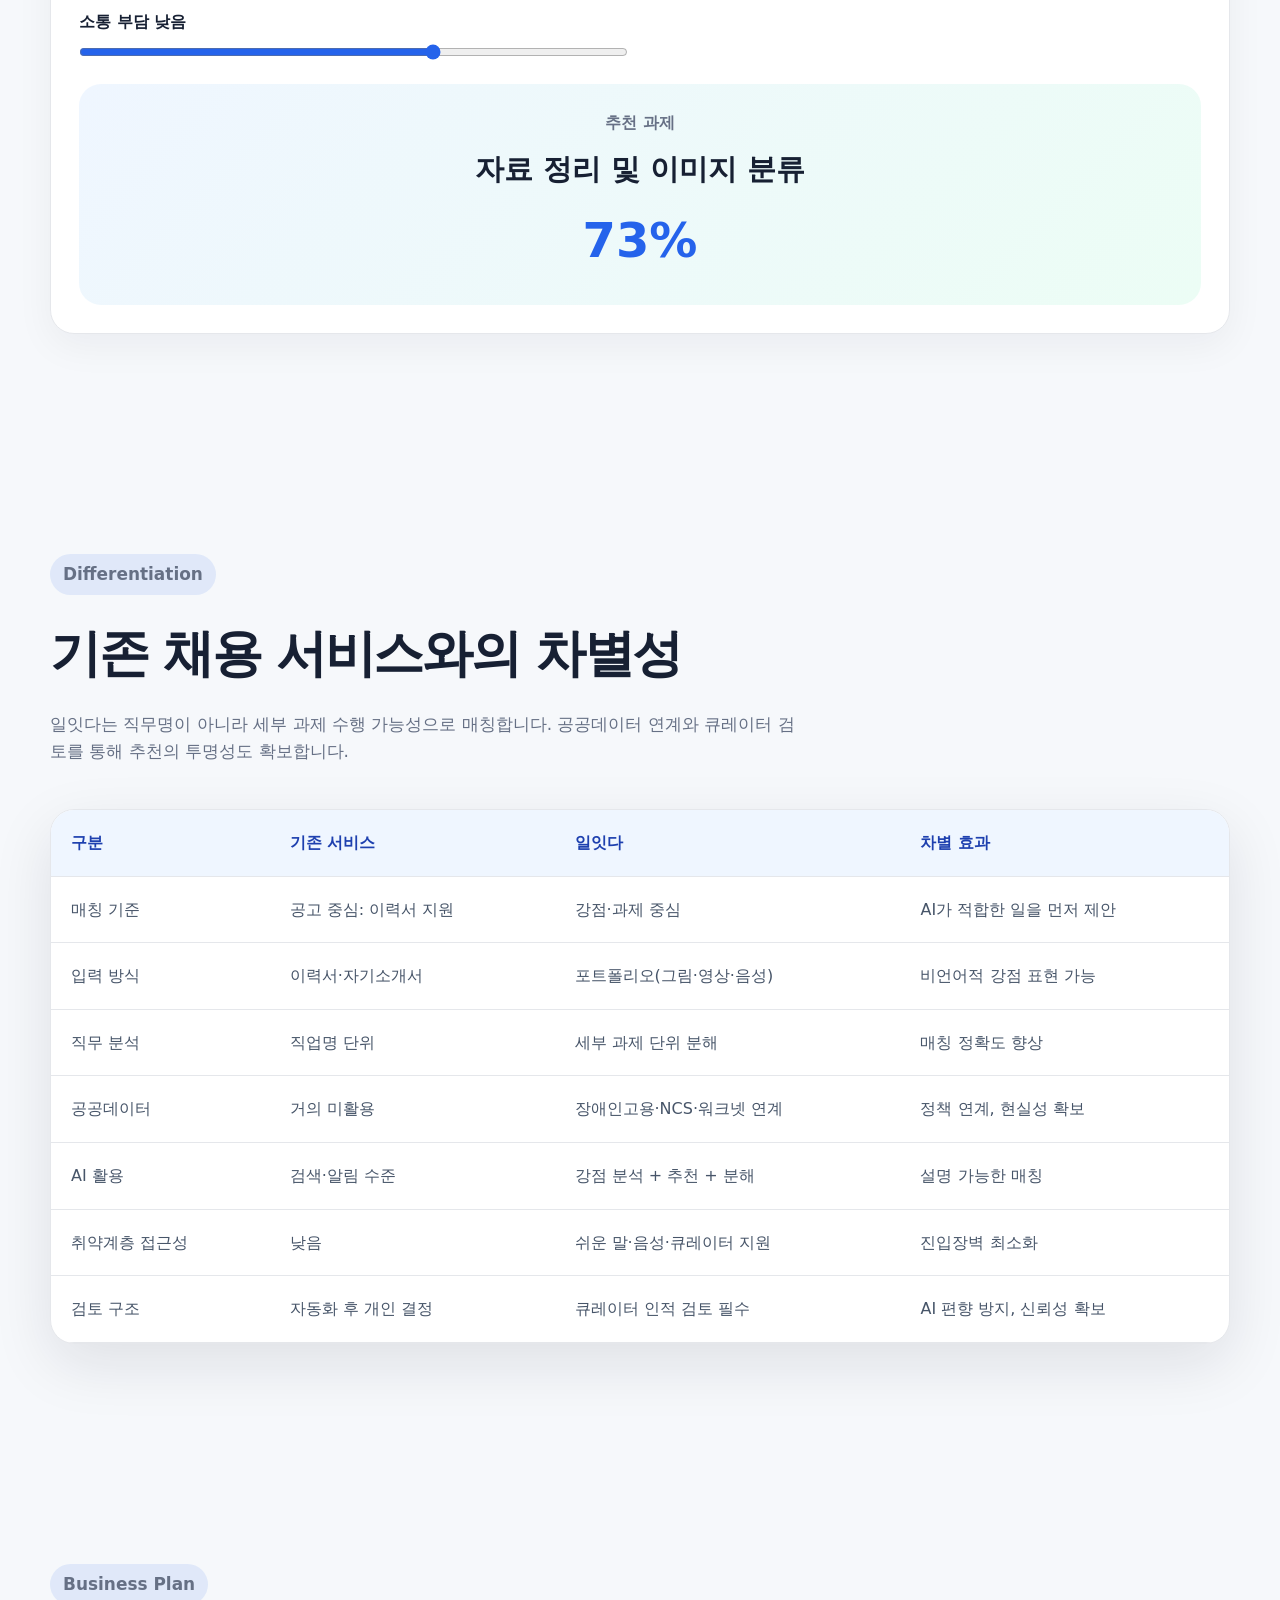
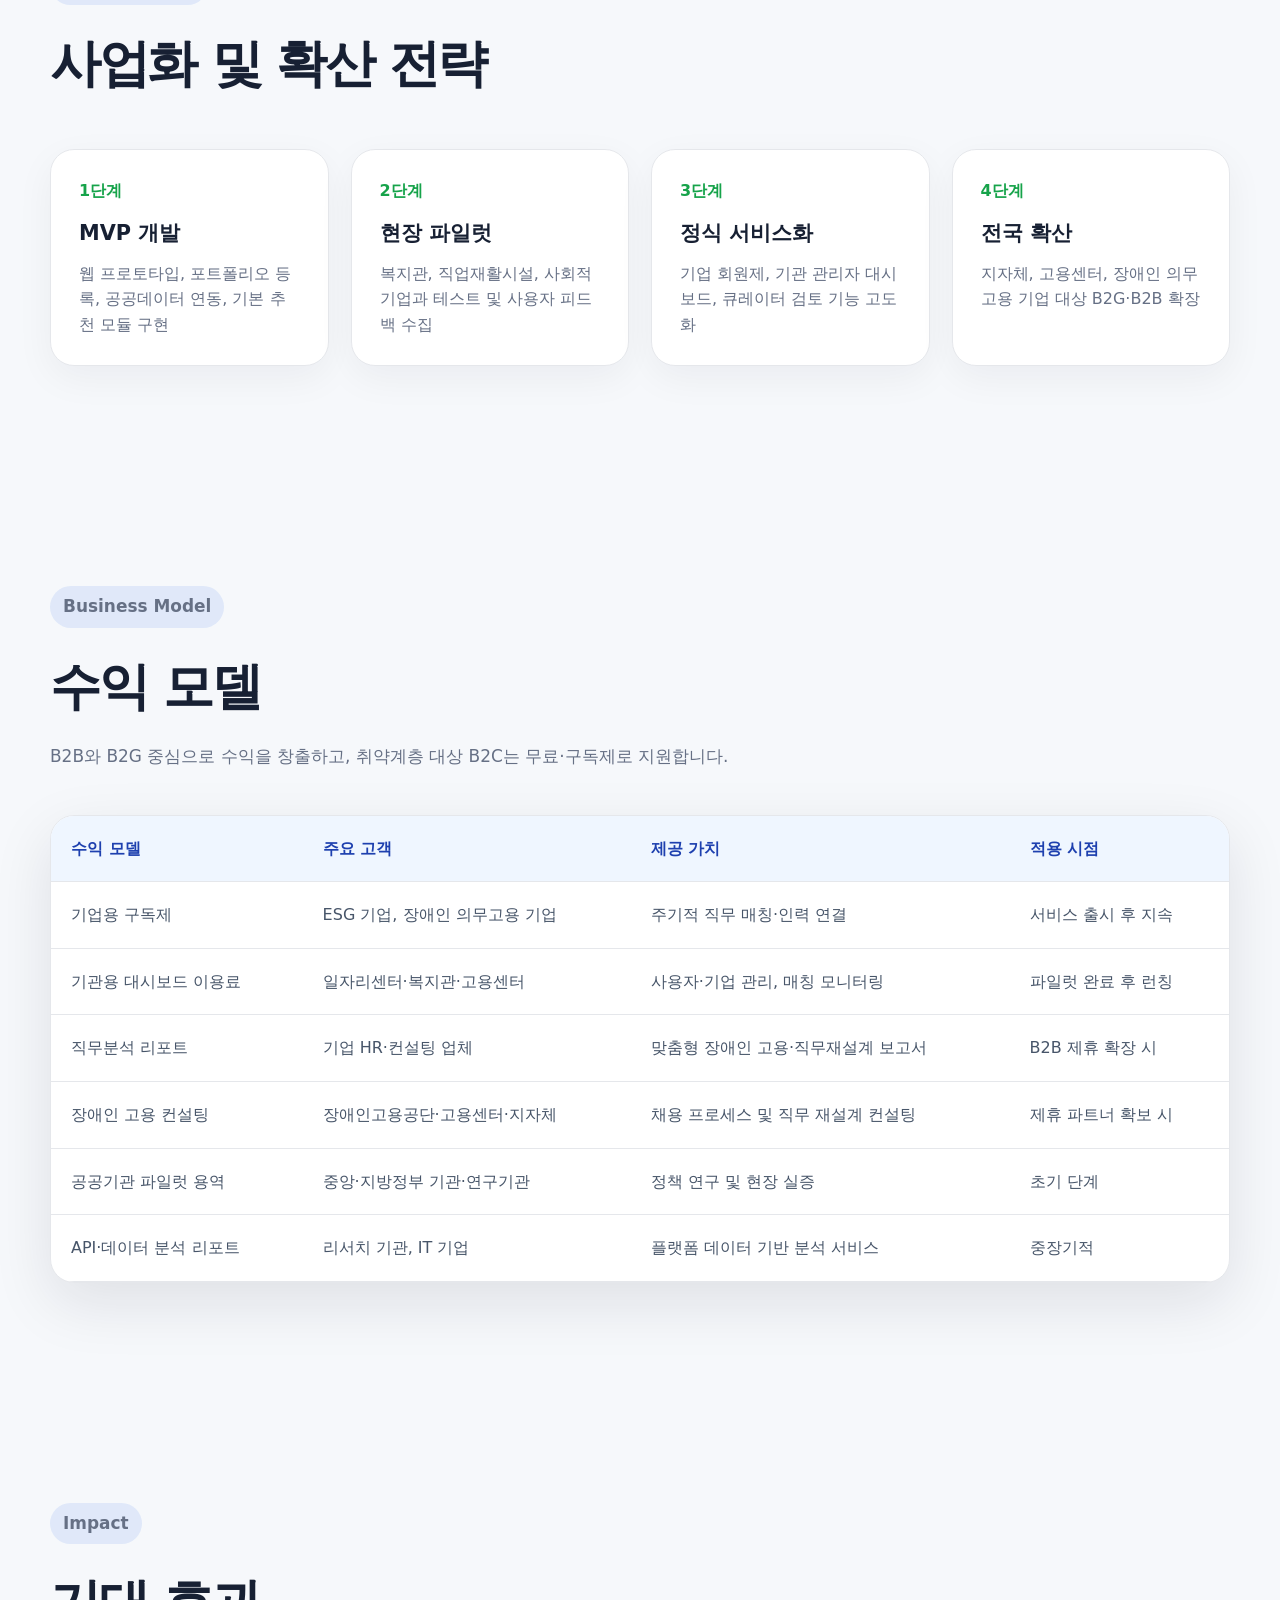
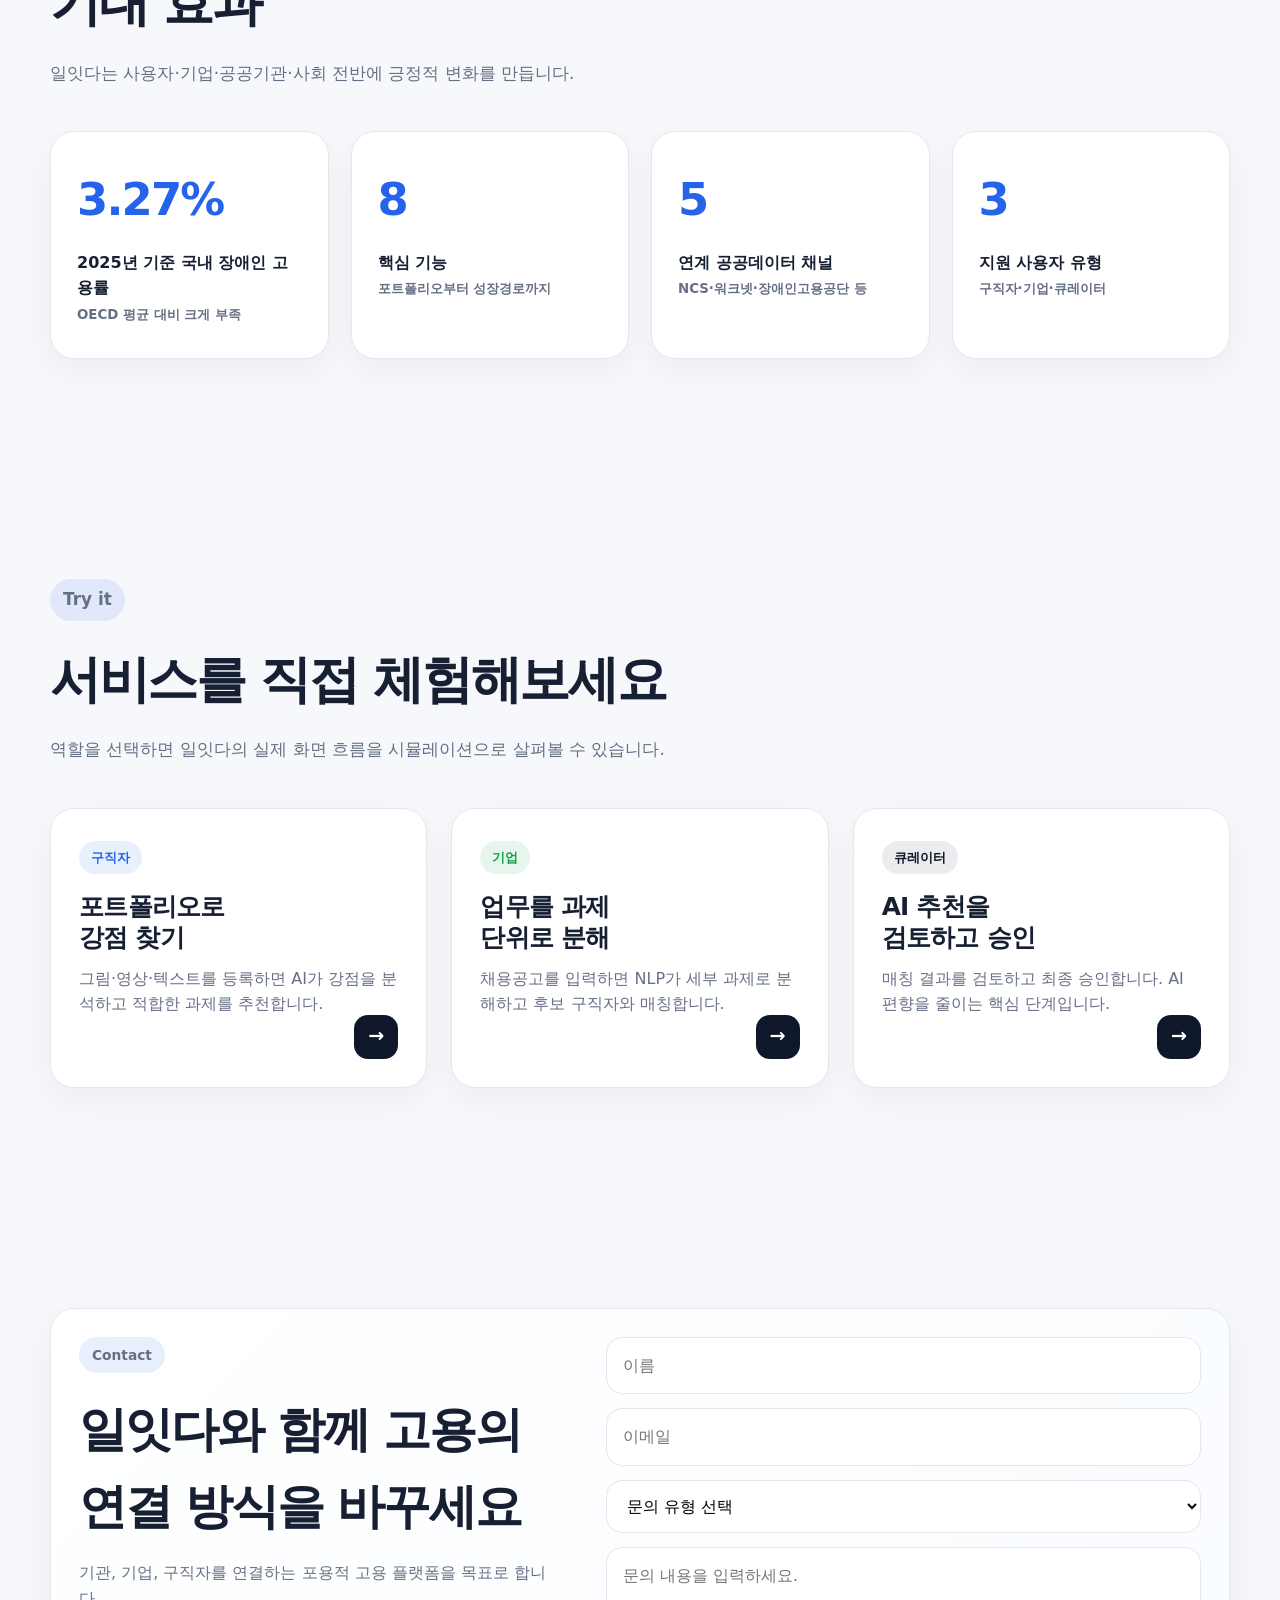
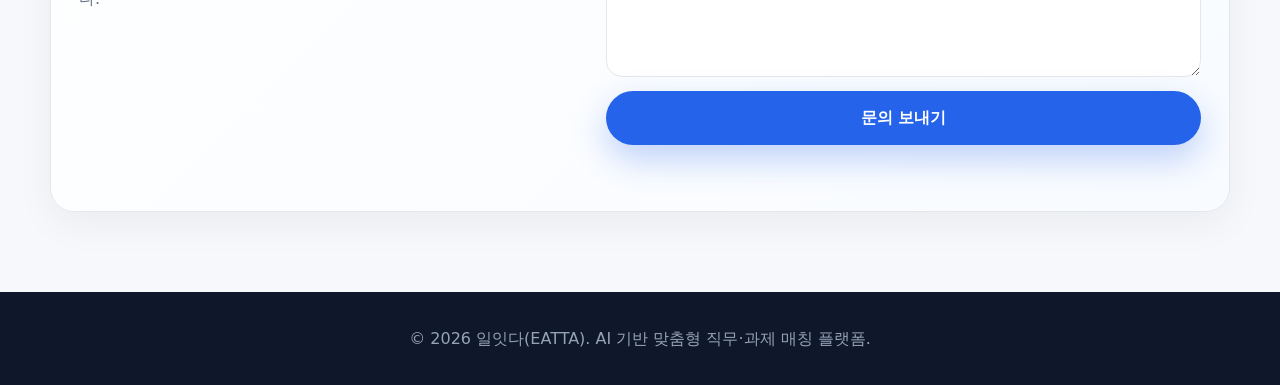
==== commit 2743fd9c: "일잇다(EATTA) 랜딩 정비 + 역할별 서비스 데모 페이지 추가 랜딩(index.html)에 핵심기능 8개·차별성 비교표·수익모델표·임팩트 카운트업· 역할별 CTA 카드를 추가하" ====
--- a/index.html
+++ b/index.html
@@ -30,8 +30,9 @@
         <li><a href="#solution">서비스</a></li>
         <li><a href="#data">공공데이터</a></li>
         <li><a href="#ai">AI 기술</a></li>
+        <li><a href="#diff">차별성</a></li>
         <li><a href="#business">사업화</a></li>
-        <li><a href="#contact" class="nav-cta">문의하기</a></li>
+        <li><a href="service/" class="nav-cta">체험하기</a></li>
       </ul>
     </nav>
 
@@ -49,8 +50,8 @@
         </p>
 
         <div class="hero-buttons">
-          <a href="#solution" class="btn primary">서비스 살펴보기</a>
-          <a href="#demo" class="btn secondary">매칭 데모 보기</a>
+          <a href="service/" class="btn primary">서비스 체험하기</a>
+          <a href="#solution" class="btn secondary">서비스 살펴보기</a>
         </div>
       </div>
 
@@ -151,6 +152,15 @@
           <button class="feature-item" data-feature="growth">
             직무훈련·성장 경로 추천
           </button>
+          <button class="feature-item" data-feature="match">
+            공공데이터 기반 직무 추천
+          </button>
+          <button class="feature-item" data-feature="record">
+            과제 수행 이력 기록
+          </button>
+          <button class="feature-item" data-feature="access">
+            접근성 중심 UI/UX
+          </button>
         </div>
 
         <article class="feature-panel" id="featurePanel">
@@ -289,6 +299,74 @@
       </div>
     </section>
 
+    <section class="section" id="diff">
+      <div class="section-title">
+        <p class="eyebrow">Differentiation</p>
+        <h2>기존 채용 서비스와의 차별성</h2>
+        <p>
+          일잇다는 직무명이 아니라 세부 과제 수행 가능성으로 매칭합니다.
+          공공데이터 연계와 큐레이터 검토를 통해 추천의 투명성도 확보합니다.
+        </p>
+      </div>
+
+      <div class="table-wrap">
+        <table>
+          <thead>
+            <tr>
+              <th>구분</th>
+              <th>기존 서비스</th>
+              <th>일잇다</th>
+              <th>차별 효과</th>
+            </tr>
+          </thead>
+          <tbody>
+            <tr>
+              <td>매칭 기준</td>
+              <td>공고 중심: 이력서 지원</td>
+              <td>강점·과제 중심</td>
+              <td>AI가 적합한 일을 먼저 제안</td>
+            </tr>
+            <tr>
+              <td>입력 방식</td>
+              <td>이력서·자기소개서</td>
+              <td>포트폴리오(그림·영상·음성)</td>
+              <td>비언어적 강점 표현 가능</td>
+            </tr>
+            <tr>
+              <td>직무 분석</td>
+              <td>직업명 단위</td>
+              <td>세부 과제 단위 분해</td>
+              <td>매칭 정확도 향상</td>
+            </tr>
+            <tr>
+              <td>공공데이터</td>
+              <td>거의 미활용</td>
+              <td>장애인고용·NCS·워크넷 연계</td>
+              <td>정책 연계, 현실성 확보</td>
+            </tr>
+            <tr>
+              <td>AI 활용</td>
+              <td>검색·알림 수준</td>
+              <td>강점 분석 + 추천 + 분해</td>
+              <td>설명 가능한 매칭</td>
+            </tr>
+            <tr>
+              <td>취약계층 접근성</td>
+              <td>낮음</td>
+              <td>쉬운 말·음성·큐레이터 지원</td>
+              <td>진입장벽 최소화</td>
+            </tr>
+            <tr>
+              <td>검토 구조</td>
+              <td>자동화 후 개인 결정</td>
+              <td>큐레이터 인적 검토 필수</td>
+              <td>AI 편향 방지, 신뢰성 확보</td>
+            </tr>
+          </tbody>
+        </table>
+      </div>
+    </section>
+
     <section class="section" id="business">
       <div class="section-title">
         <p class="eyebrow">Business Plan</p>
@@ -319,6 +397,121 @@
           <h3>전국 확산</h3>
           <p>지자체, 고용센터, 장애인 의무고용 기업 대상 B2G·B2B 확장</p>
         </article>
+      </div>
+    </section>
+
+    <section class="section" id="revenue">
+      <div class="section-title">
+        <p class="eyebrow">Business Model</p>
+        <h2>수익 모델</h2>
+        <p>B2B와 B2G 중심으로 수익을 창출하고, 취약계층 대상 B2C는 무료·구독제로 지원합니다.</p>
+      </div>
+
+      <div class="table-wrap">
+        <table>
+          <thead>
+            <tr>
+              <th>수익 모델</th>
+              <th>주요 고객</th>
+              <th>제공 가치</th>
+              <th>적용 시점</th>
+            </tr>
+          </thead>
+          <tbody>
+            <tr>
+              <td>기업용 구독제</td>
+              <td>ESG 기업, 장애인 의무고용 기업</td>
+              <td>주기적 직무 매칭·인력 연결</td>
+              <td>서비스 출시 후 지속</td>
+            </tr>
+            <tr>
+              <td>기관용 대시보드 이용료</td>
+              <td>일자리센터·복지관·고용센터</td>
+              <td>사용자·기업 관리, 매칭 모니터링</td>
+              <td>파일럿 완료 후 런칭</td>
+            </tr>
+            <tr>
+              <td>직무분석 리포트</td>
+              <td>기업 HR·컨설팅 업체</td>
+              <td>맞춤형 장애인 고용·직무재설계 보고서</td>
+              <td>B2B 제휴 확장 시</td>
+            </tr>
+            <tr>
+              <td>장애인 고용 컨설팅</td>
+              <td>장애인고용공단·고용센터·지자체</td>
+              <td>채용 프로세스 및 직무 재설계 컨설팅</td>
+              <td>제휴 파트너 확보 시</td>
+            </tr>
+            <tr>
+              <td>공공기관 파일럿 용역</td>
+              <td>중앙·지방정부 기관·연구기관</td>
+              <td>정책 연구 및 현장 실증</td>
+              <td>초기 단계</td>
+            </tr>
+            <tr>
+              <td>API·데이터 분석 리포트</td>
+              <td>리서치 기관, IT 기업</td>
+              <td>플랫폼 데이터 기반 분석 서비스</td>
+              <td>중장기적</td>
+            </tr>
+          </tbody>
+        </table>
+      </div>
+    </section>
+
+    <section class="section" id="impact">
+      <div class="section-title">
+        <p class="eyebrow">Impact</p>
+        <h2>기대 효과</h2>
+        <p>일잇다는 사용자·기업·공공기관·사회 전반에 긍정적 변화를 만듭니다.</p>
+      </div>
+
+      <div class="grid-4">
+        <article class="impact-card">
+          <strong class="count" data-target="3.27" data-suffix="%">0%</strong>
+          <p>2025년 기준 국내 장애인 고용률<br><small>OECD 평균 대비 크게 부족</small></p>
+        </article>
+        <article class="impact-card">
+          <strong class="count" data-target="8">0</strong>
+          <p>핵심 기능<br><small>포트폴리오부터 성장경로까지</small></p>
+        </article>
+        <article class="impact-card">
+          <strong class="count" data-target="5">0</strong>
+          <p>연계 공공데이터 채널<br><small>NCS·워크넷·장애인고용공단 등</small></p>
+        </article>
+        <article class="impact-card">
+          <strong class="count" data-target="3">0</strong>
+          <p>지원 사용자 유형<br><small>구직자·기업·큐레이터</small></p>
+        </article>
+      </div>
+    </section>
+
+    <section class="section" id="cta">
+      <div class="section-title">
+        <p class="eyebrow">Try it</p>
+        <h2>서비스를 직접 체험해보세요</h2>
+        <p>역할을 선택하면 일잇다의 실제 화면 흐름을 시뮬레이션으로 살펴볼 수 있습니다.</p>
+      </div>
+
+      <div class="grid-3 cta-grid">
+        <a href="service/jobseeker.html" class="cta-card cta-jobseeker">
+          <span class="cta-role">구직자</span>
+          <h3>포트폴리오로<br>강점 찾기</h3>
+          <p>그림·영상·텍스트를 등록하면 AI가 강점을 분석하고 적합한 과제를 추천합니다.</p>
+          <span class="cta-arrow">→</span>
+        </a>
+        <a href="service/company.html" class="cta-card cta-company">
+          <span class="cta-role">기업</span>
+          <h3>업무를 과제<br>단위로 분해</h3>
+          <p>채용공고를 입력하면 NLP가 세부 과제로 분해하고 후보 구직자와 매칭합니다.</p>
+          <span class="cta-arrow">→</span>
+        </a>
+        <a href="service/curator.html" class="cta-card cta-curator">
+          <span class="cta-role">큐레이터</span>
+          <h3>AI 추천을<br>검토하고 승인</h3>
+          <p>매칭 결과를 검토하고 최종 승인합니다. AI 편향을 줄이는 핵심 단계입니다.</p>
+          <span class="cta-arrow">→</span>
+        </a>
       </div>
     </section>
 
@@ -356,6 +549,6 @@
     <p>© 2026 일잇다(EATTA). AI 기반 맞춤형 직무·과제 매칭 플랫폼.</p>
   </footer>
 
-  <script src="scripts.js"></script>
+  <script src="script.js"></script>
 </body>
 </html>
--- a/styles.css
+++ b/styles.css
@@ -621,6 +621,129 @@
   opacity: 1;
   pointer-events: auto;
   transform: translateY(0);
+}
+
+.impact-card {
+  background: var(--card);
+  border: 1px solid var(--line);
+  border-radius: var(--radius);
+  padding: 32px 26px;
+  box-shadow: 0 12px 38px rgba(15, 23, 42, 0.05);
+  text-align: left;
+}
+
+.impact-card .count {
+  display: block;
+  font-size: 2.8rem;
+  letter-spacing: -0.04em;
+  color: var(--primary);
+  margin-bottom: 14px;
+}
+
+.impact-card p {
+  color: var(--text);
+  font-weight: 800;
+}
+
+.impact-card small {
+  color: var(--muted);
+  font-weight: 600;
+}
+
+.cta-grid {
+  gap: 24px;
+}
+
+.cta-card {
+  position: relative;
+  display: block;
+  background: var(--card);
+  border: 1px solid var(--line);
+  border-radius: var(--radius);
+  padding: 32px 28px 70px;
+  box-shadow: 0 12px 38px rgba(15, 23, 42, 0.05);
+  transition: 0.25s ease;
+  overflow: hidden;
+}
+
+.cta-card::before {
+  content: "";
+  position: absolute;
+  inset: 0;
+  background: linear-gradient(135deg, rgba(37, 99, 235, 0.06), transparent 60%);
+  opacity: 0;
+  transition: 0.25s ease;
+  pointer-events: none;
+}
+
+.cta-card:hover {
+  transform: translateY(-6px);
+  box-shadow: 0 22px 50px rgba(15, 23, 42, 0.12);
+  border-color: var(--primary);
+}
+
+.cta-card:hover::before {
+  opacity: 1;
+}
+
+.cta-role {
+  display: inline-block;
+  padding: 6px 12px;
+  border-radius: 999px;
+  background: rgba(37, 99, 235, 0.1);
+  color: var(--primary);
+  font-size: 0.82rem;
+  font-weight: 900;
+  margin-bottom: 18px;
+}
+
+.cta-company .cta-role {
+  background: rgba(22, 163, 74, 0.1);
+  color: var(--secondary);
+}
+
+.cta-curator .cta-role {
+  background: rgba(15, 23, 42, 0.08);
+  color: var(--dark);
+}
+
+.cta-card h3 {
+  font-size: 1.55rem;
+  letter-spacing: -0.03em;
+  margin-bottom: 12px;
+  line-height: 1.25;
+}
+
+.cta-card p {
+  color: var(--muted);
+}
+
+.cta-arrow {
+  position: absolute;
+  right: 28px;
+  bottom: 28px;
+  width: 44px;
+  height: 44px;
+  border-radius: 14px;
+  background: var(--dark);
+  color: white;
+  display: grid;
+  place-items: center;
+  font-size: 1.2rem;
+  font-weight: 900;
+  transition: 0.25s ease;
+}
+
+.cta-card:hover .cta-arrow {
+  background: var(--primary);
+  transform: translateX(4px);
+}
+
+@media (prefers-reduced-motion: reduce) {
+  *, *::before, *::after {
+    animation-duration: 0.001ms !important;
+    transition-duration: 0.001ms !important;
+  }
 }
 
 @media (max-width: 900px) {
